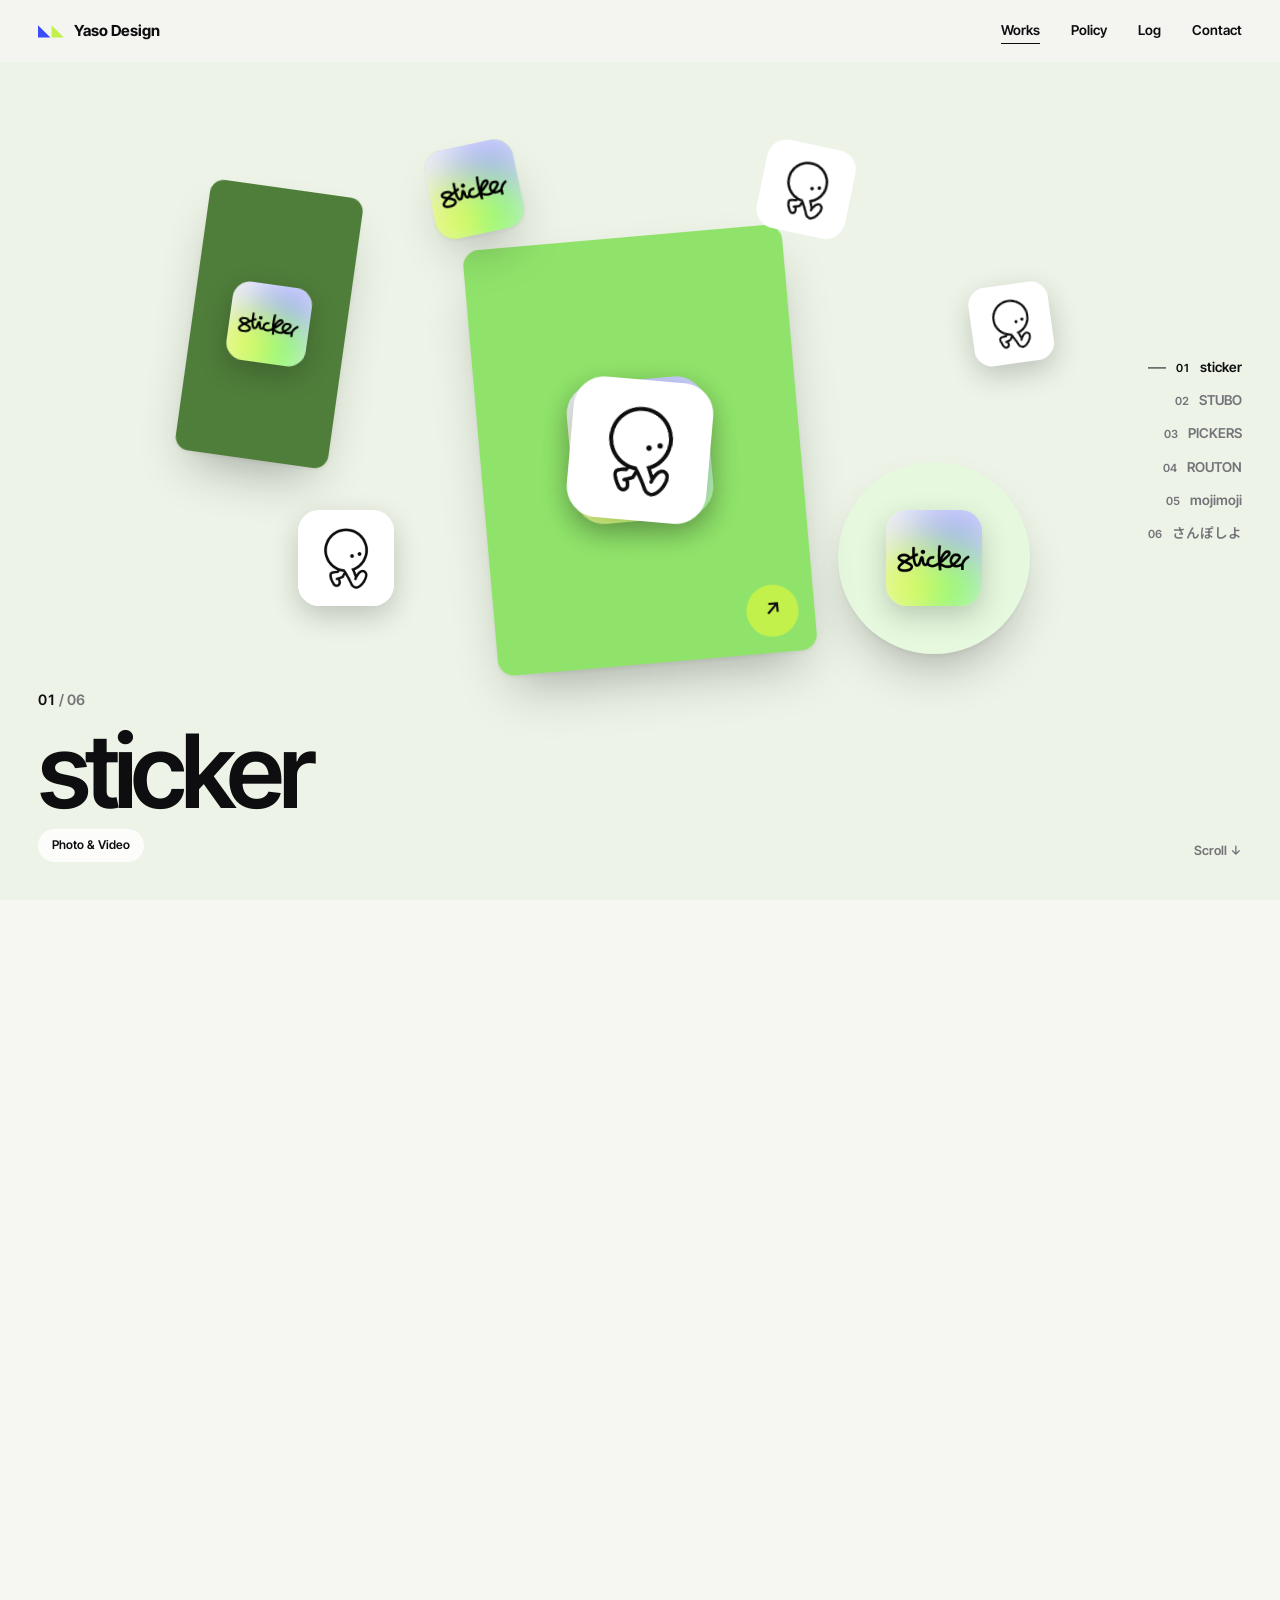
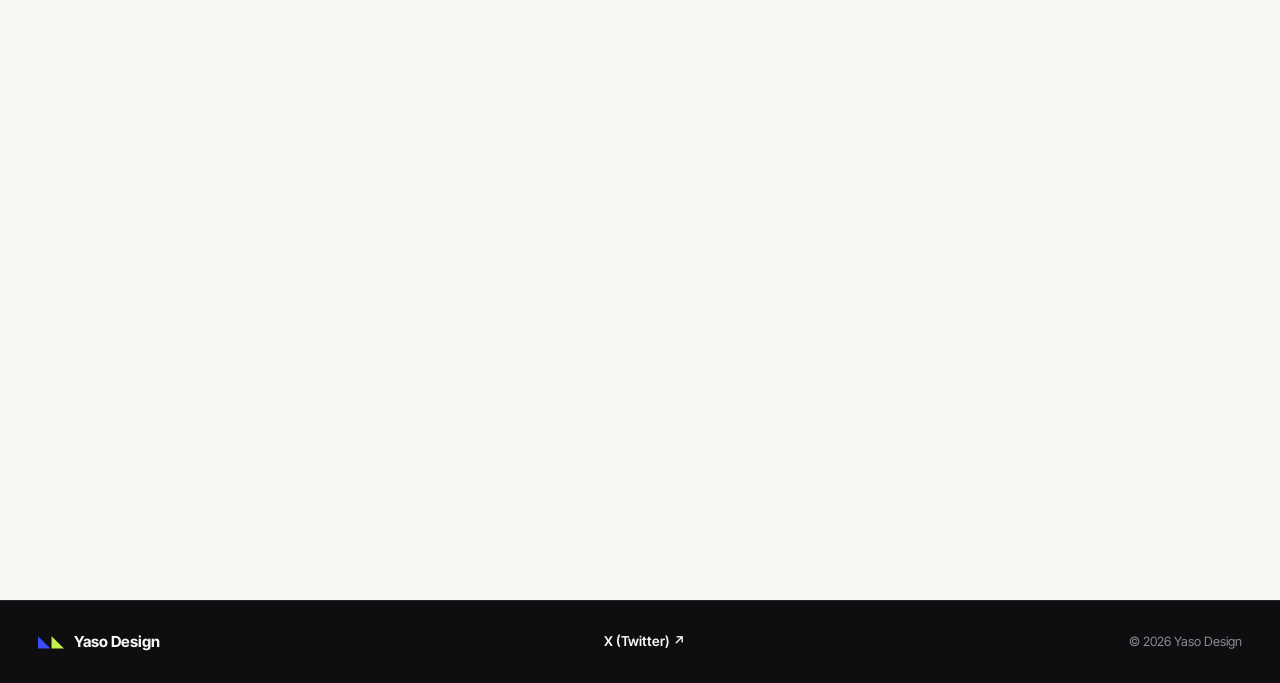
==== works.html @ 0de2ae70 "Worksを専用ページに分離し、スクロールで作品シーンが切り替わる構成に works.html：中央カード・丸い切り抜き・アイコン・小カードが視差で入れ替わる。 作品データは works.js にまと" ====
<!DOCTYPE html>
<html lang="ja" class="works-page">
<head>
  <meta charset="UTF-8" />
  <meta name="viewport" content="width=device-width, initial-scale=1.0" />
  <title>Works — Yaso Design</title>
  <meta name="description" content="Yaso Design がつくった iOS アプリの一覧。" />

  <meta property="og:title" content="Works — Yaso Design" />
  <meta property="og:description" content="Yaso Design がつくった iOS アプリの一覧。" />
  <meta property="og:type" content="website" />
  <meta property="og:url" content="https://yaso-design13.github.io/works.html" />
  <meta property="og:image" content="https://yaso-design13.github.io/images/ogp.png" />
  <meta name="twitter:card" content="summary_large_image" />
  <meta name="twitter:image" content="https://yaso-design13.github.io/images/ogp.png" />

  <link rel="icon" type="image/png" href="images/favicon.png" />
  <link rel="apple-touch-icon" href="images/favicon.png" />

  <link rel="preconnect" href="https://fonts.googleapis.com" />
  <link rel="preconnect" href="https://fonts.gstatic.com" crossorigin />
  <link href="https://fonts.googleapis.com/css2?family=Inter+Tight:wght@400;500;600;700;800&family=Noto+Sans+JP:wght@400;500;700&display=swap" rel="stylesheet" />

  <link rel="stylesheet" href="styles.css" />

  <script defer src="https://cloud.umami.is/script.js" data-website-id="2fbafd78-92d8-40ac-81d7-92cc947493ab"></script>
  <script>document.documentElement.className += " js";</script>
</head>
<body>
  <header class="site-header">
    <a href="index.html" class="brand" aria-label="Yaso Design トップへ">
      <svg class="mark" viewBox="0 0 46 24" aria-hidden="true">
        <polygon points="0,24 22,24 0,2" fill="var(--blue)" />
        <polygon points="24,24 46,24 24,2" fill="var(--lime)" />
      </svg>
      <span>Yaso Design</span>
    </a>
    <nav class="nav" aria-label="メインメニュー">
      <a href="works.html" aria-current="page">Works</a>
      <a href="index.html#policy">Policy</a>
      <a href="index.html#log">Log</a>
      <a href="index.html#contact">Contact</a>
    </nav>
  </header>

  <main>
    <h1 class="visually-hidden">Works</h1>

    <!-- 作品のシーンは works.js のデータから組み立てる -->
    <section class="wk" id="wk">
      <div class="wk-stage">
        <div class="wk-scenes" id="wk-scenes"></div>

        <div class="wk-info">
          <p class="wk-count"><span id="wk-now">01</span> / <span id="wk-total">06</span></p>
          <div class="wk-titles" id="wk-titles"></div>
        </div>

        <ol class="wk-index" id="wk-index" aria-label="作品一覧"></ol>

        <p class="wk-hint" aria-hidden="true">Scroll ↓</p>
      </div>
      <div class="wk-snaps" id="wk-snaps"></div>
    </section>

    <!-- JSが無効なとき用のシンプルな一覧 -->
    <noscript>
      <ul class="wk-fallback">
        <li><a href="https://apps.apple.com/jp/app/id6811901999">sticker — Photo &amp; Video</a></li>
        <li><a href="https://apps.apple.com/jp/app/id6801696906">STUBO — Travel</a></li>
        <li><a href="https://apps.apple.com/jp/app/id6793430061">PICKERS — Graphics &amp; Design</a></li>
        <li><a href="https://apps.apple.com/jp/app/id6790777455">ROUTON — Health &amp; Fitness</a></li>
        <li><a href="https://apps.apple.com/jp/app/id6787369039">mojimoji — Photo &amp; Video</a></li>
        <li><a href="https://apps.apple.com/jp/app/id6758305298">さんぽしよ — Health &amp; Fitness</a></li>
      </ul>
    </noscript>
  </main>

  <footer class="site-footer">
    <a href="index.html" class="brand">
      <svg class="mark" viewBox="0 0 46 24" aria-hidden="true">
        <polygon points="0,24 22,24 0,2" fill="var(--blue)" />
        <polygon points="24,24 46,24 24,2" fill="var(--lime)" />
      </svg>
      <span>Yaso Design</span>
    </a>
    <a class="footer-x" href="https://x.com/yaso_design" target="_blank" rel="noopener noreferrer" data-umami-event="footer-X">X (Twitter) ↗</a>
    <p class="copy">© <span id="year"></span> Yaso Design</p>
  </footer>

  <script src="works.js"></script>
</body>
</html>
---- styles.css ----
/* =========================================================
   Yaso Design — Portfolio (redesign draft)
   トンマナ: 白黒ベース × ブルー/ライムの差し色 / 大きな欧文グロテスク
   ========================================================= */
:root {
  --paper: #f6f6f3;
  --ink: #0e0e10;
  --muted: #74747a;
  --faint: #cfcfcb;
  --line: #dededa;
  --blue: #3b4df6;
  --lime: #c3f14b;
  --gutter: clamp(16px, 3vw, 40px);
  --ease: cubic-bezier(0.22, 1, 0.36, 1);
  --font-en: "Inter Tight", "Helvetica Neue", Arial, sans-serif;
  --font-jp: "Noto Sans JP", "Hiragino Kaku Gothic ProN", "Hiragino Sans", sans-serif;
}

* { box-sizing: border-box; margin: 0; padding: 0; }

html { scroll-behavior: smooth; -webkit-text-size-adjust: 100%; }

body {
  font-family: var(--font-en), var(--font-jp);
  background: var(--paper);
  color: var(--ink);
  line-height: 1.7;
  -webkit-font-smoothing: antialiased;
  overflow-x: hidden;
}

a { color: inherit; text-decoration: none; }
img { max-width: 100%; display: block; }
ol, ul { list-style: none; }
em { font-style: normal; }

::selection { background: var(--lime); color: var(--ink); }

/* ===== 共通パーツ ===== */
.mark { width: 26px; height: auto; flex-shrink: 0; }

.brand {
  display: inline-flex;
  align-items: center;
  gap: 10px;
  font-weight: 700;
  font-size: 0.95rem;
  letter-spacing: -0.01em;
}

.pill {
  display: inline-block;
  padding: 6px 14px;
  border-radius: 999px;
  background: #e9e9e5;
  font-size: 0.75rem;
  font-weight: 600;
  white-space: nowrap;
}

/* ===== ヘッダー ===== */
.site-header {
  position: fixed;
  inset: 0 0 auto 0;
  z-index: 50;
  display: flex;
  align-items: center;
  justify-content: space-between;
  padding: 18px var(--gutter);
  background: color-mix(in srgb, var(--paper) 80%, transparent);
  backdrop-filter: blur(12px);
  -webkit-backdrop-filter: blur(12px);
}
.nav { display: flex; gap: clamp(14px, 2.4vw, 32px); }
.nav a {
  font-size: 0.85rem;
  font-weight: 600;
  position: relative;
}
.nav a::after {
  content: "";
  position: absolute;
  left: 0; right: 0; bottom: -2px;
  height: 1.5px;
  background: currentColor;
  transform: scaleX(0);
  transform-origin: right;
  transition: transform 0.4s var(--ease);
}
.nav a:hover::after { transform: scaleX(1); transform-origin: left; }

/* ===== ヒーロー ===== */
.hero {
  min-height: 100svh;
  display: flex;
  flex-direction: column;
  justify-content: space-between;
  padding: 104px var(--gutter) var(--gutter);
}
.hero-top {
  display: flex;
  justify-content: space-between;
  gap: 40px;
}
.hero-intro {
  max-width: 30em;
  font-family: var(--font-jp);
  font-size: 0.95rem;
  line-height: 1.9;
}
.hero-intro strong { font-family: var(--font-en); }
.hero-meta {
  text-align: right;
  font-size: 0.85rem;
  font-weight: 500;
  color: var(--muted);
  line-height: 1.8;
}

.hero-bottom {
  display: flex;
  align-items: flex-end;
  justify-content: space-between;
  gap: 24px;
}
.hero-title {
  font-size: clamp(88px, 20vw, 380px);
  font-weight: 700;
  line-height: 0.84;
  letter-spacing: -0.065em;
  margin-left: -0.04em;
}
.hero-title .line { display: block; overflow: hidden; padding-bottom: 0.16em; margin-bottom: -0.1em; }
.hero-title .line > span { display: inline-block; }
/* 重なった画像カード */
.hero { position: relative; }
.hero-stack {
  position: absolute;
  left: 63%;
  top: 57%;
  width: clamp(200px, 22vw, 360px);
  aspect-ratio: 3 / 4;
  transform: translate(-50%, -50%);
  z-index: 2;
  cursor: pointer;
}
.card {
  position: absolute;
  inset: 0;
  display: grid;
  place-items: center;
  overflow: hidden;
  border-radius: 14px;
  background: var(--accent);
  box-shadow: 0 2px 4px rgba(0, 0, 0, 0.06), 0 24px 48px -12px rgba(0, 0, 0, 0.28);
  translate: var(--x) var(--y);
  rotate: var(--r);
  transition: translate 0.7s var(--ease), rotate 0.7s var(--ease);
}
.card > img { width: 100%; height: 100%; object-fit: cover; }
/* 仮の中身（アプリアイコン）。本番画像に差し替えたら不要 */
.card > .card-ph {
  width: 42%;
  height: auto;
  border-radius: 22%;
  box-shadow: 0 10px 30px rgba(0, 0, 0, 0.18);
}
.hero-stack:hover .card,
.hero-stack:focus-visible .card {
  translate: var(--fx) var(--fy);
  rotate: var(--fr);
}
.hero-stack:focus-visible { outline: none; }
.hero-stack:focus-visible .card:last-child { outline: 3px solid var(--blue); outline-offset: 4px; }

/* 読み込み時に下から1枚ずつ配られる */
.js .card { opacity: 0; }
.js.loaded .card { animation: deal 1s var(--ease) both; }
.js.loaded .card:nth-child(1) { animation-delay: 0.25s; }
.js.loaded .card:nth-child(2) { animation-delay: 0.35s; }
.js.loaded .card:nth-child(3) { animation-delay: 0.45s; }
.js.loaded .card:nth-child(4) { animation-delay: 0.55s; }
@keyframes deal {
  from { opacity: 0; transform: translateY(40vh) rotate(8deg); }
  to   { opacity: 1; transform: none; }
}
.hero-year {
  font-size: clamp(1rem, 2vw, 1.6rem);
  font-weight: 600;
  white-space: nowrap;
  padding-bottom: 0.6em;
}

/* 読み込み時のせり上がり */
.js .hero-title .line > span {
  transform: translateY(105%);
  transition: transform 1.1s var(--ease);
}
.js .hero-title .line:nth-child(2) > span { transition-delay: 0.08s; }
.js.loaded .hero-title .line > span { transform: none; }

/* ===== ステートメント ===== */
.statement {
  padding: clamp(96px, 18vh, 200px) var(--gutter);
  border-top: 1px solid var(--line);
}
.statement-text {
  max-width: 15em;
  font-size: clamp(2.2rem, 6.4vw, 6.4rem);
  font-weight: 600;
  line-height: 1.04;
  letter-spacing: -0.045em;
}
.statement-text .w {
  color: var(--faint);
  transition: color 0.35s linear;
}
.statement-text .w.on { color: var(--ink); }
.statement-text .hl-lime .w.on {
  background: linear-gradient(transparent 62%, var(--lime) 62%, var(--lime) 92%, transparent 92%);
}
.statement-text .hl-blue .w.on { color: var(--blue); }
.statement-jp {
  margin-top: 40px;
  font-family: var(--font-jp);
  font-size: clamp(1rem, 1.6vw, 1.25rem);
  font-weight: 500;
  color: var(--muted);
}

/* ===== マーキー ===== */
.marquee {
  overflow: hidden;
  border-block: 1px solid var(--line);
  padding: 22px 0;
}
.marquee-track {
  display: flex;
  width: max-content;
  animation: marquee 34s linear infinite;
}
.marquee-group {
  display: flex;
  align-items: center;
  gap: clamp(24px, 3vw, 48px);
  padding-right: clamp(24px, 3vw, 48px);
  font-size: clamp(2.2rem, 6vw, 5.5rem);
  font-weight: 600;
  letter-spacing: -0.04em;
  line-height: 1;
  white-space: nowrap;
}
.marquee .sep {
  flex-shrink: 0;
  width: 0.42em;
  height: 0.42em;
  background: var(--blue);
  clip-path: polygon(0 100%, 100% 100%, 0 0);
}
.marquee .sep:nth-of-type(4n) { background: var(--lime); }
@keyframes marquee { to { transform: translateX(-50%); } }

/* ===== 2カラム（左固定） ===== */
.section { padding: clamp(80px, 14vh, 160px) var(--gutter); }
.section + .section { border-top: 1px solid var(--line); }
.split {
  display: grid;
  grid-template-columns: minmax(0, 1fr) minmax(0, 2.4fr);
  gap: clamp(24px, 4vw, 64px);
}
.sticky { position: sticky; top: 96px; }
.side-title {
  font-size: clamp(1.6rem, 2.6vw, 2.4rem);
  font-weight: 600;
  letter-spacing: -0.03em;
  line-height: 1.1;
}
.side-jp {
  margin-top: 8px;
  font-family: var(--font-jp);
  font-size: 0.9rem;
  color: var(--muted);
}
.side-count {
  margin-top: 32px;
  font-size: 0.9rem;
  font-weight: 600;
  color: var(--muted);
}
.side-count span {
  display: block;
  font-size: clamp(3rem, 6vw, 5.5rem);
  line-height: 1;
  letter-spacing: -0.05em;
  color: var(--ink);
}

/* ===== Works ===== */
.works-list { border-top: 1px solid var(--ink); }
.work-row {
  position: relative;
  display: grid;
  grid-template-columns: 2.6em 56px minmax(0, 1fr) auto 1.6em;
  align-items: center;
  gap: clamp(16px, 2.4vw, 36px);
  padding: clamp(16px, 2vw, 24px) 0;
  border-bottom: 1px solid var(--line);
}
.work-row::before {
  content: "";
  position: absolute;
  left: calc(var(--gutter) * -1);
  top: -1px; bottom: -1px;
  width: 6px;
  background: var(--accent);
  transform: scaleY(0);
  transition: transform 0.45s var(--ease);
}
.work-no {
  font-size: 0.85rem;
  font-weight: 600;
  color: var(--muted);
  font-variant-numeric: tabular-nums;
}
.work-icon {
  width: 56px;
  height: 56px;
  border-radius: 22%;
  box-shadow: 0 1px 0 rgba(0, 0, 0, 0.06), 0 6px 18px rgba(0, 0, 0, 0.08);
  transition: transform 0.5s var(--ease);
}
.work-name {
  font-size: clamp(1.9rem, 3.8vw, 3.4rem);
  font-weight: 600;
  line-height: 0.95;
  letter-spacing: -0.05em;
  transition: transform 0.5s var(--ease);
}
.work-arrow {
  font-size: 1.6rem;
  font-weight: 500;
  justify-self: end;
  transition: transform 0.45s var(--ease);
}
.work-row:hover::before,
.work-row:focus-visible::before { transform: scaleY(1); }
.work-row:hover .work-icon { transform: rotate(-8deg) scale(1.08); }
.work-row:hover .work-name { transform: translateX(10px); }
.work-row:hover .work-arrow { transform: translateX(6px); }

.works-more {
  display: inline-flex;
  align-items: center;
  gap: 12px;
  margin-top: 40px;
  padding: 16px 28px;
  border-radius: 999px;
  background: var(--ink);
  color: var(--paper);
  font-weight: 600;
  transition: background 0.3s, color 0.3s;
}
.works-more span { transition: transform 0.4s var(--ease); }
.works-more:hover { background: var(--lime); color: var(--ink); }
.works-more:hover span { transform: translateX(6px); }

/* ===== My Policy ===== */
.policy-list { border-top: 1px solid var(--ink); }
.policy-item {
  display: grid;
  grid-template-columns: minmax(0, 1.3fr) minmax(0, 1fr);
  grid-template-areas:
    "no   no"
    "word desc"
    "sub  desc";
  column-gap: clamp(24px, 4vw, 56px);
  padding: clamp(36px, 5vw, 64px) 0;
  border-bottom: 1px solid var(--line);
}
.policy-no { grid-area: no; font-size: 0.85rem; font-weight: 600; color: var(--muted); margin-bottom: 12px; }
.policy-word {
  grid-area: word;
  font-size: clamp(2.6rem, 6vw, 5.6rem);
  font-weight: 600;
  line-height: 1;
  letter-spacing: -0.05em;
}
.policy-sub {
  grid-area: sub;
  margin-top: 12px;
  font-family: var(--font-jp);
  font-weight: 700;
}
.policy-item:nth-child(1) .policy-sub { color: var(--blue); }
.policy-item:nth-child(3) .policy-sub { box-shadow: inset 0 -0.45em 0 var(--lime); justify-self: start; }
.policy-desc {
  grid-area: desc;
  align-self: end;
  font-family: var(--font-jp);
  font-size: 0.92rem;
  line-height: 2;
  color: #3e3e44;
}

/* ===== Release Log ===== */
.log-list { border-top: 1px solid var(--ink); }
.log-row {
  display: grid;
  grid-template-columns: 9em minmax(0, 1fr) auto;
  align-items: baseline;
  gap: 24px;
  padding: 22px 0;
  border-bottom: 1px solid var(--line);
}
.log-row time {
  font-size: 0.95rem;
  font-weight: 500;
  color: var(--muted);
  font-variant-numeric: tabular-nums;
}
.log-name {
  font-size: clamp(1.4rem, 2.6vw, 2.2rem);
  font-weight: 600;
  letter-spacing: -0.03em;
}
.log-note {
  font-family: var(--font-jp);
  font-size: 0.85rem;
  color: var(--muted);
}
.log-row:last-child .log-note { color: var(--ink); font-weight: 700; }

/* ===== Contact ===== */
.contact {
  background: var(--ink);
  color: var(--paper);
  padding: clamp(96px, 16vh, 180px) var(--gutter) clamp(64px, 10vh, 120px);
}
.contact-label { font-size: 0.9rem; font-weight: 600; color: #8c8c92; }
.contact-big {
  position: relative;
  display: inline-flex;
  flex-direction: column;
  margin-top: 24px;
  font-size: clamp(3rem, 10vw, 10rem);
  font-weight: 600;
  line-height: 0.95;
  letter-spacing: -0.055em;
}
.contact-big .hl-lime { color: var(--lime); }
.contact-arrow {
  position: absolute;
  right: -0.9em;
  bottom: 0.05em;
  font-size: 0.6em;
  transition: transform 0.5s var(--ease);
}
.contact-big:hover .contact-arrow { transform: translate(10px, -10px); }
.contact-jp {
  margin-top: 40px;
  font-family: var(--font-jp);
  font-size: 0.95rem;
  color: #b8b8bd;
}

/* ===== フッター ===== */
.site-footer {
  display: flex;
  align-items: center;
  justify-content: space-between;
  gap: 16px;
  flex-wrap: wrap;
  padding: 28px var(--gutter);
  background: var(--ink);
  color: var(--paper);
  border-top: 1px solid #26262a;
}
.footer-x { font-size: 0.85rem; font-weight: 600; }
.copy { font-size: 0.8rem; color: #8c8c92; }

/* ===== スクロールでふわっと表示 ===== */
.js .reveal {
  opacity: 0;
  transform: translateY(24px);
  transition: opacity 0.9s var(--ease), transform 0.9s var(--ease);
}
.js .reveal.in { opacity: 1; transform: none; }

/* ===== タブレット ===== */
@media (max-width: 900px) {
  .split { grid-template-columns: 1fr; }
  .sticky { position: static; }
  .side-count { display: none; }
  .policy-item {
    grid-template-columns: 1fr;
    grid-template-areas: "no" "word" "sub" "desc";
  }
  .policy-desc { margin-top: 20px; }
}

/* ===== スマホ ===== */
@media (max-width: 640px) {
  .nav a:nth-child(n+3) { display: none; }
  .hero { padding-top: 88px; }
  .hero-top { flex-direction: column; gap: 20px; }
  .hero-meta { text-align: left; }
  .hero-bottom { flex-direction: column; align-items: flex-start; gap: 8px; }
  .hero-year { padding-bottom: 0; }
  .hero-stack { left: 54%; top: 54%; width: 48vw; }

  .work-row {
    grid-template-columns: 48px minmax(0, 1fr) 1.2em;
    grid-template-areas:
      "icon name arrow"
      "icon tags arrow";
    row-gap: 6px;
    column-gap: 16px;
  }
  .work-icon { grid-area: icon; width: 48px; height: 48px; }
  .work-no { display: none; }
  .work-name { grid-area: name; }
  .work-tags { grid-area: tags; }
  .work-tags .pill { padding: 3px 10px; font-size: 0.7rem; }
  .work-arrow { grid-area: arrow; }

  .log-row { grid-template-columns: 1fr; gap: 4px; }

  .contact-arrow { position: static; margin-top: 12px; }
}

/* 動きを減らす設定の人には演出を止める */
@media (prefers-reduced-motion: reduce) {
  html { scroll-behavior: auto; }
  .marquee-track { animation: none; }
  .js .reveal, .js .hero-title .line > span { opacity: 1; transform: none; transition: none; }
  .statement-text .w { color: inherit; }
  .js .card { opacity: 1; }
  .js.loaded .card { animation: none; }
  .card { transition: none; }
}

/* =========================================================
   Works ページ（works.html）
   スクロールに合わせて作品のシーンが入れ替わる
   ========================================================= */
.visually-hidden {
  position: absolute !important;
  width: 1px; height: 1px;
  overflow: hidden;
  clip: rect(0 0 0 0);
  white-space: nowrap;
}
.nav a[aria-current="page"]::after { transform: scaleX(1); }

.works-page { scroll-snap-type: y mandatory; }
.works-page .site-footer { scroll-snap-align: end; }

.wk { position: relative; }
.wk-stage {
  position: sticky;
  top: 0;
  height: 100svh;
  overflow: hidden;
  background: color-mix(in srgb, var(--wk-accent, var(--paper)) 9%, var(--paper));
  transition: background 0.6s var(--ease);
}
.wk-snaps { margin-top: -100svh; }
.wk-snap { height: 100svh; scroll-snap-align: start; }

/* シーンと画像たち */
.wk-scene { position: absolute; inset: 0; --f: 1; }
.wk-scene.flip { --f: -1; }
.el {
  position: absolute;
  left: var(--x);
  top: var(--y);
  display: grid;
  place-items: center;
  overflow: hidden;
  background: var(--accent);
  opacity: var(--o, 0);
  transform:
    translate(-50%, -50%)
    translateY(calc(var(--p, 1) * var(--s, 1) * -62svh))
    rotate(calc(var(--r, 0deg) * var(--f)));
  box-shadow: 0 2px 4px rgba(0, 0, 0, 0.05), 0 26px 50px -16px rgba(0, 0, 0, 0.3);
  will-change: transform, opacity;
}
.wk-scene.flip .el { left: calc(100% - var(--x)); }
.el > img { width: 100%; height: 100%; }
.el > img.ph { width: 44%; height: auto; border-radius: 22%; box-shadow: 0 10px 28px rgba(0, 0, 0, 0.2); }

.el-main {
  --x: 50%; --y: 50%; --r: -5deg;
  width: clamp(220px, 25vw, 380px);
  aspect-ratio: 3 / 4;
  border-radius: 16px;
  z-index: 3;
}
.el-mini {
  --x: 21%; --y: 36%; --r: 8deg;
  width: clamp(110px, 12vw, 190px);
  aspect-ratio: 9 / 16;
  border-radius: 14px;
  background: color-mix(in srgb, var(--accent) 55%, #000);
  z-index: 1;
}
.el-mini > img.ph { width: 52%; }
.el-icon {
  --x: 37%; --y: 21%; --r: -12deg;
  width: clamp(64px, 7vw, 108px);
  aspect-ratio: 1;
  border-radius: 22%;
  z-index: 4;
}
.el-icon > img { object-fit: cover; }
.el-circle {
  --x: 73%; --y: 62%;
  width: clamp(130px, 15vw, 250px);
  aspect-ratio: 1;
  border-radius: 50%;
  background: color-mix(in srgb, var(--accent) 22%, #fff);
  z-index: 2;
}
.el-circle > img.ph { width: 50%; }

/* 中央カードの App Store ボタン */
.el-main .go {
  position: absolute;
  right: 16px;
  bottom: 16px;
  width: 52px;
  height: 52px;
  display: grid;
  place-items: center;
  border-radius: 50%;
  background: var(--lime);
  color: var(--ink);
  font-size: 1.3rem;
  font-weight: 600;
  transition: transform 0.4s var(--ease);
}
.el-main:hover .go { transform: scale(1.12) rotate(45deg); }
.el-main:focus-visible { outline: 3px solid var(--blue); outline-offset: 4px; }

/* 左下：番号・名前・カテゴリ */
.wk-info {
  position: absolute;
  left: var(--gutter);
  bottom: var(--gutter);
  z-index: 5;
  pointer-events: none;
}
.wk-count {
  font-size: 0.9rem;
  font-weight: 600;
  color: var(--muted);
  font-variant-numeric: tabular-nums;
}
.wk-count span:first-child { color: var(--ink); }
.wk-titles { position: relative; height: clamp(5.4rem, 11vw, 10rem); margin-top: 8px; }
.wk-title {
  position: absolute;
  left: 0;
  bottom: 0;
  display: flex;
  flex-direction: column;
  align-items: flex-start;
  gap: 12px;
  opacity: 0;
  transform: translateY(30px);
  transition: opacity 0.5s var(--ease), transform 0.6s var(--ease);
}
.wk-title.on { opacity: 1; transform: none; }
.wk-name {
  font-size: clamp(3rem, 8vw, 7.4rem);
  font-weight: 600;
  line-height: 0.9;
  letter-spacing: -0.055em;
  white-space: nowrap;
}
.wk-title .pill { background: rgba(255, 255, 255, 0.8); }

/* 右：目次 */
.wk-index {
  position: absolute;
  right: var(--gutter);
  top: 50%;
  transform: translateY(-50%);
  z-index: 5;
  display: grid;
  gap: 6px;
  text-align: right;
}
.wk-index button {
  font: inherit;
  font-size: 0.85rem;
  font-weight: 600;
  color: var(--muted);
  background: none;
  border: 0;
  cursor: pointer;
  display: inline-flex;
  gap: 10px;
  align-items: baseline;
  transition: color 0.3s;
}
.wk-index button span { font-size: 0.7rem; font-variant-numeric: tabular-nums; }
.wk-index button:hover,
.wk-index button.on { color: var(--ink); }
.wk-index button.on::before {
  content: "";
  width: 18px;
  height: 1.5px;
  background: currentColor;
  align-self: center;
}

.wk-hint {
  position: absolute;
  right: var(--gutter);
  bottom: var(--gutter);
  z-index: 5;
  font-size: 0.8rem;
  font-weight: 600;
  color: var(--muted);
}

.wk-fallback { padding: 120px var(--gutter); display: grid; gap: 12px; font-size: 1.4rem; font-weight: 600; }

/* 読み込み時：シーンがふわっと入る */
.js .wk-scenes { opacity: 0; transform: translateY(40px); transition: opacity 0.9s var(--ease), transform 1.1s var(--ease); }
.js.loaded .wk-scenes { opacity: 1; transform: none; }

@media (max-width: 640px) {
  .el-main { --y: 43%; width: 58vw; }
  .el-mini { --x: 15%; --y: 24%; width: 25vw; }
  .el-icon { --x: 74%; --y: 19%; width: 15vw; }
  .el-circle { --x: 80%; --y: 63%; width: 32vw; }
  .el-main .go { width: 42px; height: 42px; right: 12px; bottom: 12px; }
  .wk-index { display: none; }
  .wk-hint { display: none; }
}

@media (prefers-reduced-motion: reduce) {
  .works-page { scroll-snap-type: none; }
  .js .wk-scenes { opacity: 1; transform: none; transition: none; }
}
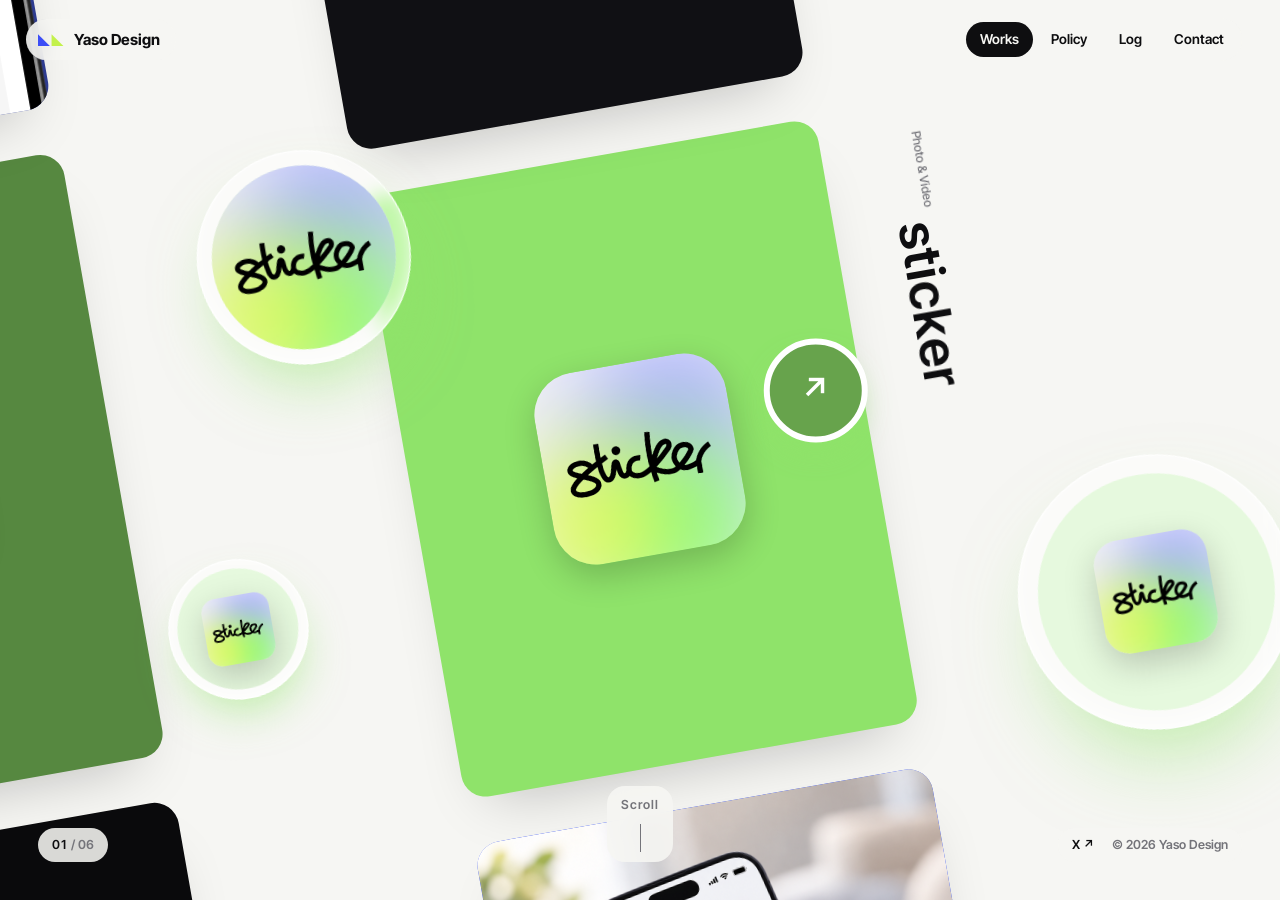
==== commit 0d3e04e7: "Worksページを参考に合わせて作り直し：傾いた全画面ステージ 画面全体を傾け、中央と左のカード列が逆向きにスライド。 ガラス風の丸い画像3つ・丸ボタン・縦書きタイトルが作品ごとに切り替わる。 ホイー" ====
--- a/works.html
+++ b/works.html
@@ -46,47 +46,39 @@
   <main>
     <h1 class="visually-hidden">Works</h1>
 
-    <!-- 作品のシーンは works.js のデータから組み立てる -->
-    <section class="wk" id="wk">
-      <div class="wk-stage">
-        <div class="wk-scenes" id="wk-scenes"></div>
+    <!-- 作品のステージ。中身は works.js のデータから組み立てる -->
+    <section class="wk" id="wk" aria-roledescription="carousel" aria-label="作品">
+      <div class="wk-world" id="wk-world">
+        <div class="wk-strip wk-strip--sub" id="wk-sub" aria-hidden="true"></div>
+        <div class="wk-strip wk-strip--main" id="wk-main"></div>
+        <span class="bubble bubble--top" id="wk-b0" aria-hidden="true"></span>
+        <span class="bubble bubble--left" id="wk-b1" aria-hidden="true"></span>
+        <span class="bubble bubble--right" id="wk-b2" aria-hidden="true"></span>
+        <a class="wk-go" id="wk-go" href="#" target="_blank" rel="noopener noreferrer">
+          <span aria-hidden="true">↗</span>
+          <span class="visually-hidden" id="wk-go-label">App Store で見る</span>
+        </a>
+        <div class="wk-title" id="wk-title" aria-live="polite"></div>
+      </div>
 
-        <div class="wk-info">
-          <p class="wk-count"><span id="wk-now">01</span> / <span id="wk-total">06</span></p>
-          <div class="wk-titles" id="wk-titles"></div>
-        </div>
-
-        <ol class="wk-index" id="wk-index" aria-label="作品一覧"></ol>
-
-        <p class="wk-hint" aria-hidden="true">Scroll ↓</p>
+      <p class="wk-count" aria-hidden="true"><span id="wk-now">01</span> / <span id="wk-total">06</span></p>
+      <p class="wk-hint" aria-hidden="true">Scroll</p>
+      <div class="wk-foot">
+        <a href="https://x.com/yaso_design" target="_blank" rel="noopener noreferrer" data-umami-event="works-X">X ↗</a>
+        <span>© <span id="year"></span> Yaso Design</span>
       </div>
-      <div class="wk-snaps" id="wk-snaps"></div>
     </section>
 
-    <!-- JSが無効なとき用のシンプルな一覧 -->
-    <noscript>
-      <ul class="wk-fallback">
-        <li><a href="https://apps.apple.com/jp/app/id6811901999">sticker — Photo &amp; Video</a></li>
-        <li><a href="https://apps.apple.com/jp/app/id6801696906">STUBO — Travel</a></li>
-        <li><a href="https://apps.apple.com/jp/app/id6793430061">PICKERS — Graphics &amp; Design</a></li>
-        <li><a href="https://apps.apple.com/jp/app/id6790777455">ROUTON — Health &amp; Fitness</a></li>
-        <li><a href="https://apps.apple.com/jp/app/id6787369039">mojimoji — Photo &amp; Video</a></li>
-        <li><a href="https://apps.apple.com/jp/app/id6758305298">さんぽしよ — Health &amp; Fitness</a></li>
-      </ul>
-    </noscript>
+    <!-- 読み上げ用・JSが無効なとき用の一覧 -->
+    <ul class="wk-list" id="wk-list">
+      <li><a href="https://apps.apple.com/jp/app/id6811901999">sticker — Photo &amp; Video</a></li>
+      <li><a href="https://apps.apple.com/jp/app/id6801696906">STUBO — Travel</a></li>
+      <li><a href="https://apps.apple.com/jp/app/id6793430061">PICKERS — Graphics &amp; Design</a></li>
+      <li><a href="https://apps.apple.com/jp/app/id6790777455">ROUTON — Health &amp; Fitness</a></li>
+      <li><a href="https://apps.apple.com/jp/app/id6787369039">mojimoji — Photo &amp; Video</a></li>
+      <li><a href="https://apps.apple.com/jp/app/id6758305298">さんぽしよ — Health &amp; Fitness</a></li>
+    </ul>
   </main>
-
-  <footer class="site-footer">
-    <a href="index.html" class="brand">
-      <svg class="mark" viewBox="0 0 46 24" aria-hidden="true">
-        <polygon points="0,24 22,24 0,2" fill="var(--blue)" />
-        <polygon points="24,24 46,24 24,2" fill="var(--lime)" />
-      </svg>
-      <span>Yaso Design</span>
-    </a>
-    <a class="footer-x" href="https://x.com/yaso_design" target="_blank" rel="noopener noreferrer" data-umami-event="footer-X">X (Twitter) ↗</a>
-    <p class="copy">© <span id="year"></span> Yaso Design</p>
-  </footer>
 
   <script src="works.js"></script>
 </body>
--- a/styles.css
+++ b/styles.css
@@ -541,7 +541,8 @@
 
 /* =========================================================
    Works ページ（works.html）
-   スクロールに合わせて作品のシーンが入れ替わる
+   画面全体を少し傾け、中央と左のカード列が逆向きに流れる。
+   丸い画像とボタン・タイトルは作品ごとに切り替わる。
    ========================================================= */
 .visually-hidden {
   position: absolute !important;
@@ -550,199 +551,244 @@
   clip: rect(0 0 0 0);
   white-space: nowrap;
 }
-.nav a[aria-current="page"]::after { transform: scaleX(1); }
-
-.works-page { scroll-snap-type: y mandatory; }
-.works-page .site-footer { scroll-snap-align: end; }
-
-.wk { position: relative; }
-.wk-stage {
-  position: sticky;
-  top: 0;
-  height: 100svh;
+
+/* 表示中ページのナビは黒いピルに */
+.works-page .nav { gap: 4px; }
+.works-page .nav a { padding: 6px 14px; border-radius: 999px; transition: background 0.3s, color 0.3s; }
+.works-page .nav a::after { display: none; }
+.works-page .nav a:hover { background: #e9e9e5; }
+.works-page .nav a[aria-current="page"] { background: var(--ink); color: var(--paper); }
+.works-page .site-header { background: transparent; backdrop-filter: none; -webkit-backdrop-filter: none; }
+/* 流れるカードの上でも読めるよう、ロゴ・ナビ・四隅の文字は下地つき */
+.works-page .brand,
+.works-page .nav,
+.wk-count, .wk-hint, .wk-foot {
+  background: color-mix(in srgb, var(--paper) 88%, transparent);
+  backdrop-filter: blur(10px);
+  -webkit-backdrop-filter: blur(10px);
+  border-radius: 999px;
+}
+.works-page .brand { padding: 8px 16px 8px 12px; margin-left: -12px; }
+.works-page .nav { padding: 4px; }
+.wk-count, .wk-foot { padding: 6px 14px; }
+.wk-hint { padding: 8px 14px 10px; border-radius: 18px; }
+
+/* JSが動くときだけ全画面ステージにする（動かないときは下の一覧が見える） */
+.wk { display: none; }
+.wk-ready body { overflow: hidden; overscroll-behavior: none; }
+.wk-ready .wk {
+  display: block;
+  position: fixed;
+  inset: 0;
   overflow: hidden;
-  background: color-mix(in srgb, var(--wk-accent, var(--paper)) 9%, var(--paper));
-  transition: background 0.6s var(--ease);
-}
-.wk-snaps { margin-top: -100svh; }
-.wk-snap { height: 100svh; scroll-snap-align: start; }
-
-/* シーンと画像たち */
-.wk-scene { position: absolute; inset: 0; --f: 1; }
-.wk-scene.flip { --f: -1; }
-.el {
-  position: absolute;
-  left: var(--x);
-  top: var(--y);
+  background: var(--paper);
+  touch-action: none;
+}
+.wk-list { padding: 120px var(--gutter); display: grid; gap: 12px; font-size: 1.4rem; font-weight: 600; }
+.wk-ready .wk-list {
+  position: absolute; width: 1px; height: 1px; overflow: hidden; clip: rect(0 0 0 0);
+}
+
+/* 傾いた世界。中心が画面の中心、ここを原点に各パーツを置く */
+.wk-world {
+  --H: min(68svh, 640px);
+  --W: calc(var(--H) * 0.755);
+  --gap: calc(var(--H) * 0.075);
+  --slot: calc(var(--H) + var(--gap));
+  --ease-slide: cubic-bezier(0.7, 0, 0.2, 1);
+  position: absolute;
+  left: 50%;
+  top: 51%;
+  width: 0;
+  height: 0;
+  rotate: -10deg;
+}
+
+/* カード列 */
+.wk-strip { position: absolute; left: 0; top: 0; }
+.wk-strip--main { z-index: 2; }
+.wk-strip--sub { translate: calc(var(--W) * -1.62) calc(var(--H) * -0.16); z-index: 1; }
+.wk-card {
+  position: absolute;
+  left: calc(var(--W) / -2);
+  top: calc(var(--H) / -2);
+  width: var(--W);
+  height: var(--H);
   display: grid;
   place-items: center;
   overflow: hidden;
+  border-radius: calc(var(--H) * 0.04);
   background: var(--accent);
-  opacity: var(--o, 0);
-  transform:
-    translate(-50%, -50%)
-    translateY(calc(var(--p, 1) * var(--s, 1) * -62svh))
-    rotate(calc(var(--r, 0deg) * var(--f)));
-  box-shadow: 0 2px 4px rgba(0, 0, 0, 0.05), 0 26px 50px -16px rgba(0, 0, 0, 0.3);
-  will-change: transform, opacity;
-}
-.wk-scene.flip .el { left: calc(100% - var(--x)); }
-.el > img { width: 100%; height: 100%; }
-.el > img.ph { width: 44%; height: auto; border-radius: 22%; box-shadow: 0 10px 28px rgba(0, 0, 0, 0.2); }
-
-.el-main {
-  --x: 50%; --y: 50%; --r: -5deg;
-  width: clamp(220px, 25vw, 380px);
-  aspect-ratio: 3 / 4;
-  border-radius: 16px;
+  translate: 0 calc(var(--off, 0) * var(--slot));
+  transition: translate 1s var(--ease-slide);
+  box-shadow: 0 30px 60px -30px rgba(0, 0, 0, 0.25);
+}
+.wk-card.jump { transition: none; }
+.wk-card > img { width: 100%; height: 100%; }
+.wk-card--sub { background: color-mix(in srgb, var(--accent) 60%, #000); }
+.wk-card:focus-visible { outline: 3px solid var(--blue); outline-offset: 6px; }
+.wk-card.is-active > img:not(.ph) { animation: kenburns 1.2s var(--ease) both; }
+@keyframes kenburns { from { scale: 1.08; } to { scale: 1; } }
+
+/* 仮表示（アイコン）の大きさ */
+.ph { border-radius: 22%; box-shadow: 0 12px 34px rgba(0, 0, 0, 0.2); }
+.wk-card > .ph--main { width: 42%; height: auto; }
+.wk-card > .ph--sub { width: 34%; height: auto; }
+
+/* 丸い画像（ガラスのふち＋作品色のにじみ） */
+.bubble {
+  position: absolute;
   z-index: 3;
-}
-.el-mini {
-  --x: 21%; --y: 36%; --r: 8deg;
-  width: clamp(110px, 12vw, 190px);
-  aspect-ratio: 9 / 16;
-  border-radius: 14px;
-  background: color-mix(in srgb, var(--accent) 55%, #000);
-  z-index: 1;
-}
-.el-mini > img.ph { width: 52%; }
-.el-icon {
-  --x: 37%; --y: 21%; --r: -12deg;
-  width: clamp(64px, 7vw, 108px);
-  aspect-ratio: 1;
-  border-radius: 22%;
+  width: var(--d);
+  height: var(--d);
+  left: calc(var(--cx) - var(--d) / 2);
+  top: calc(var(--cy) - var(--d) / 2);
+  padding: calc(var(--d) * 0.07);
+  border-radius: 50%;
+  background: rgba(255, 255, 255, 0.55);
+  backdrop-filter: blur(10px) saturate(1.4);
+  -webkit-backdrop-filter: blur(10px) saturate(1.4);
+  box-shadow:
+    inset 0 0 0 1px rgba(255, 255, 255, 0.9),
+    inset 0 -6px 14px rgba(255, 255, 255, 0.6),
+    0 calc(var(--d) * 0.16) calc(var(--d) * 0.3) calc(var(--d) * -0.08) color-mix(in srgb, var(--accent) 55%, transparent);
+  transition: box-shadow 0.8s var(--ease);
+}
+.bubble--top   { --d: calc(var(--H) * 0.35); --cx: calc(var(--W) * -0.64); --cy: calc(var(--H) * -0.42); }
+.bubble--left  { --d: calc(var(--H) * 0.23); --cx: calc(var(--W) * -0.92); --cy: calc(var(--H) * 0.16); }
+.bubble--right { --d: calc(var(--H) * 0.45); --cx: calc(var(--W) * 1.05);  --cy: calc(var(--H) * 0.36); }
+.bubble-in {
+  position: relative;
+  display: block;
+  width: 100%;
+  height: 100%;
+  border-radius: 50%;
+  overflow: hidden;
+}
+.bubble-layer {
+  position: absolute;
+  inset: 0;
+  display: grid;
+  place-items: center;
+  background: color-mix(in srgb, var(--accent) 22%, #fff);
+  opacity: 0;
+  scale: 1.25;
+  transition: opacity 0.6s var(--ease), scale 1s var(--ease);
+}
+.bubble-layer.on { opacity: 1; scale: 1; transition-delay: var(--delay, 0.15s); }
+.bubble--left .bubble-layer.on { --delay: 0.25s; }
+.bubble--right .bubble-layer.on { --delay: 0.35s; }
+.bubble-layer > img { width: 100%; height: 100%; }
+.bubble-layer > .ph--b0 { width: 100%; height: 100%; border-radius: 0; box-shadow: none; object-fit: cover; }
+.bubble-layer > .ph--b1 { width: 56%; height: auto; }
+.bubble-layer > .ph--b2 { width: 48%; height: auto; }
+
+/* カード右端の丸ボタン */
+.wk-go {
+  --d: calc(var(--H) * 0.17);
+  position: absolute;
   z-index: 4;
-}
-.el-icon > img { object-fit: cover; }
-.el-circle {
-  --x: 73%; --y: 62%;
-  width: clamp(130px, 15vw, 250px);
-  aspect-ratio: 1;
-  border-radius: 50%;
-  background: color-mix(in srgb, var(--accent) 22%, #fff);
-  z-index: 2;
-}
-.el-circle > img.ph { width: 50%; }
-
-/* 中央カードの App Store ボタン */
-.el-main .go {
-  position: absolute;
-  right: 16px;
-  bottom: 16px;
-  width: 52px;
-  height: 52px;
+  width: var(--d);
+  height: var(--d);
+  left: calc(var(--W) * 0.4 - var(--d) / 2);
+  top: calc(var(--H) * -0.06 - var(--d) / 2);
   display: grid;
   place-items: center;
   border-radius: 50%;
-  background: var(--lime);
-  color: var(--ink);
-  font-size: 1.3rem;
-  font-weight: 600;
-  transition: transform 0.4s var(--ease);
-}
-.el-main:hover .go { transform: scale(1.12) rotate(45deg); }
-.el-main:focus-visible { outline: 3px solid var(--blue); outline-offset: 4px; }
-
-/* 左下：番号・名前・カテゴリ */
-.wk-info {
-  position: absolute;
-  left: var(--gutter);
+  background: color-mix(in srgb, var(--accent) 72%, #000);
+  border: calc(var(--d) * 0.06) solid #fff;
+  color: #fff;
+  font-size: calc(var(--d) * 0.32);
+  font-weight: 600;
+  rotate: 10deg;
+  box-shadow: 0 14px 30px -10px color-mix(in srgb, var(--accent) 70%, transparent);
+  transition: background 0.6s var(--ease), color 0.6s, scale 0.4s var(--ease);
+}
+.wk-go:hover { scale: 1.1; }
+.wk-go:focus-visible { outline: 3px solid var(--blue); outline-offset: 4px; }
+
+/* 縦書きタイトル */
+.wk-title {
+  position: absolute;
+  z-index: 4;
+  left: calc(var(--W) * 0.62);
+  top: calc(var(--H) * -0.46);
+  display: flex;
+  flex-direction: row-reverse;
+  gap: calc(var(--H) * 0.02);
+  writing-mode: vertical-rl;
+}
+.wk-name {
+  font-size: calc(var(--H) * 0.085);
+  font-weight: 600;
+  letter-spacing: 0.02em;
+  line-height: 1;
+  white-space: nowrap;
+}
+.wk-name .ch {
+  display: inline-block;
+  animation: ch-in 0.7s var(--ease) both;
+  animation-delay: calc(0.35s + var(--i) * 0.04s);
+}
+@keyframes ch-in { from { opacity: 0; transform: translateY(-0.6em); } to { opacity: 1; transform: none; } }
+.wk-cat {
+  font-size: calc(var(--H) * 0.02);
+  font-weight: 500;
+  color: var(--muted);
+  white-space: nowrap;
+  padding-top: calc(var(--H) * 0.01);
+  animation: ch-in 0.7s var(--ease) 0.6s both;
+}
+
+/* 画面の四隅 */
+.wk-count, .wk-hint, .wk-foot {
+  position: absolute;
+  z-index: 5;
   bottom: var(--gutter);
-  z-index: 5;
-  pointer-events: none;
-}
-.wk-count {
-  font-size: 0.9rem;
-  font-weight: 600;
-  color: var(--muted);
-  font-variant-numeric: tabular-nums;
-}
+  font-size: 0.78rem;
+  font-weight: 600;
+}
+.wk-count { left: var(--gutter); font-variant-numeric: tabular-nums; color: var(--muted); }
 .wk-count span:first-child { color: var(--ink); }
-.wk-titles { position: relative; height: clamp(5.4rem, 11vw, 10rem); margin-top: 8px; }
-.wk-title {
-  position: absolute;
-  left: 0;
-  bottom: 0;
-  display: flex;
-  flex-direction: column;
-  align-items: flex-start;
-  gap: 12px;
-  opacity: 0;
-  transform: translateY(30px);
-  transition: opacity 0.5s var(--ease), transform 0.6s var(--ease);
-}
-.wk-title.on { opacity: 1; transform: none; }
-.wk-name {
-  font-size: clamp(3rem, 8vw, 7.4rem);
-  font-weight: 600;
-  line-height: 0.9;
-  letter-spacing: -0.055em;
-  white-space: nowrap;
-}
-.wk-title .pill { background: rgba(255, 255, 255, 0.8); }
-
-/* 右：目次 */
-.wk-index {
-  position: absolute;
-  right: var(--gutter);
-  top: 50%;
-  transform: translateY(-50%);
-  z-index: 5;
-  display: grid;
-  gap: 6px;
-  text-align: right;
-}
-.wk-index button {
-  font: inherit;
-  font-size: 0.85rem;
-  font-weight: 600;
-  color: var(--muted);
-  background: none;
-  border: 0;
-  cursor: pointer;
-  display: inline-flex;
-  gap: 10px;
-  align-items: baseline;
-  transition: color 0.3s;
-}
-.wk-index button span { font-size: 0.7rem; font-variant-numeric: tabular-nums; }
-.wk-index button:hover,
-.wk-index button.on { color: var(--ink); }
-.wk-index button.on::before {
+.wk-hint { left: 50%; translate: -50% 0; color: var(--muted); letter-spacing: 0.08em; }
+.wk-hint::after {
   content: "";
-  width: 18px;
-  height: 1.5px;
+  display: block;
+  width: 1px;
+  height: 28px;
+  margin: 8px auto 0;
   background: currentColor;
-  align-self: center;
-}
-
-.wk-hint {
-  position: absolute;
-  right: var(--gutter);
-  bottom: var(--gutter);
-  z-index: 5;
-  font-size: 0.8rem;
-  font-weight: 600;
-  color: var(--muted);
-}
-
-.wk-fallback { padding: 120px var(--gutter); display: grid; gap: 12px; font-size: 1.4rem; font-weight: 600; }
-
-/* 読み込み時：シーンがふわっと入る */
-.js .wk-scenes { opacity: 0; transform: translateY(40px); transition: opacity 0.9s var(--ease), transform 1.1s var(--ease); }
-.js.loaded .wk-scenes { opacity: 1; transform: none; }
-
+  transform-origin: top;
+  animation: hint 1.8s var(--ease) infinite;
+}
+@keyframes hint { 0% { transform: scaleY(0); } 50% { transform: scaleY(1); transform-origin: top; } 51% { transform-origin: bottom; } 100% { transform: scaleY(0); transform-origin: bottom; } }
+.wk-foot { right: var(--gutter); display: flex; gap: 18px; color: var(--muted); }
+.wk-foot a { color: var(--ink); }
+
+/* 読み込み時：世界ごとふわっと */
+.wk-world { opacity: 0; scale: 0.94; transition: opacity 1s var(--ease), scale 1.4s var(--ease); }
+.loaded .wk-world { opacity: 1; scale: 1; }
+
+/* タブレット */
+@media (max-width: 1000px) {
+  .wk-world { --H: min(60svh, 82vw); }
+}
+
+/* スマホ：縦長画面向けに配置を詰める */
 @media (max-width: 640px) {
-  .el-main { --y: 43%; width: 58vw; }
-  .el-mini { --x: 15%; --y: 24%; width: 25vw; }
-  .el-icon { --x: 74%; --y: 19%; width: 15vw; }
-  .el-circle { --x: 80%; --y: 63%; width: 32vw; }
-  .el-main .go { width: 42px; height: 42px; right: 12px; bottom: 12px; }
-  .wk-index { display: none; }
+  .wk-world { --H: min(50svh, 92vw); left: 43%; top: 48%; rotate: -8deg; }
+  .wk-strip--sub { translate: calc(var(--W) * -1.5) calc(var(--H) * -0.16); }
+  .bubble--top   { --d: calc(var(--H) * 0.3);  --cx: calc(var(--W) * -0.42); --cy: calc(var(--H) * -0.5); }
+  .bubble--left  { --d: calc(var(--H) * 0.2);  --cx: calc(var(--W) * -0.56); --cy: calc(var(--H) * 0.34); }
+  .bubble--right { --d: calc(var(--H) * 0.34); --cx: calc(var(--W) * 0.5);   --cy: calc(var(--H) * 0.5); }
+  .wk-go { left: calc(var(--W) * 0.5 - var(--d) / 2); }
+  .wk-title { left: calc(var(--W) * 0.58); top: calc(var(--H) * -0.5); }
+  .wk-name { font-size: calc(var(--H) * 0.075); }
+  .wk-cat { font-size: 0.68rem; }
   .wk-hint { display: none; }
 }
 
 @media (prefers-reduced-motion: reduce) {
-  .works-page { scroll-snap-type: none; }
-  .js .wk-scenes { opacity: 1; transform: none; transition: none; }
-}
+  .wk-card, .bubble-layer, .wk-world { transition-duration: 0.01s; }
+  .wk-name .ch, .wk-cat, .wk-card.is-active > img { animation: none; }
+}
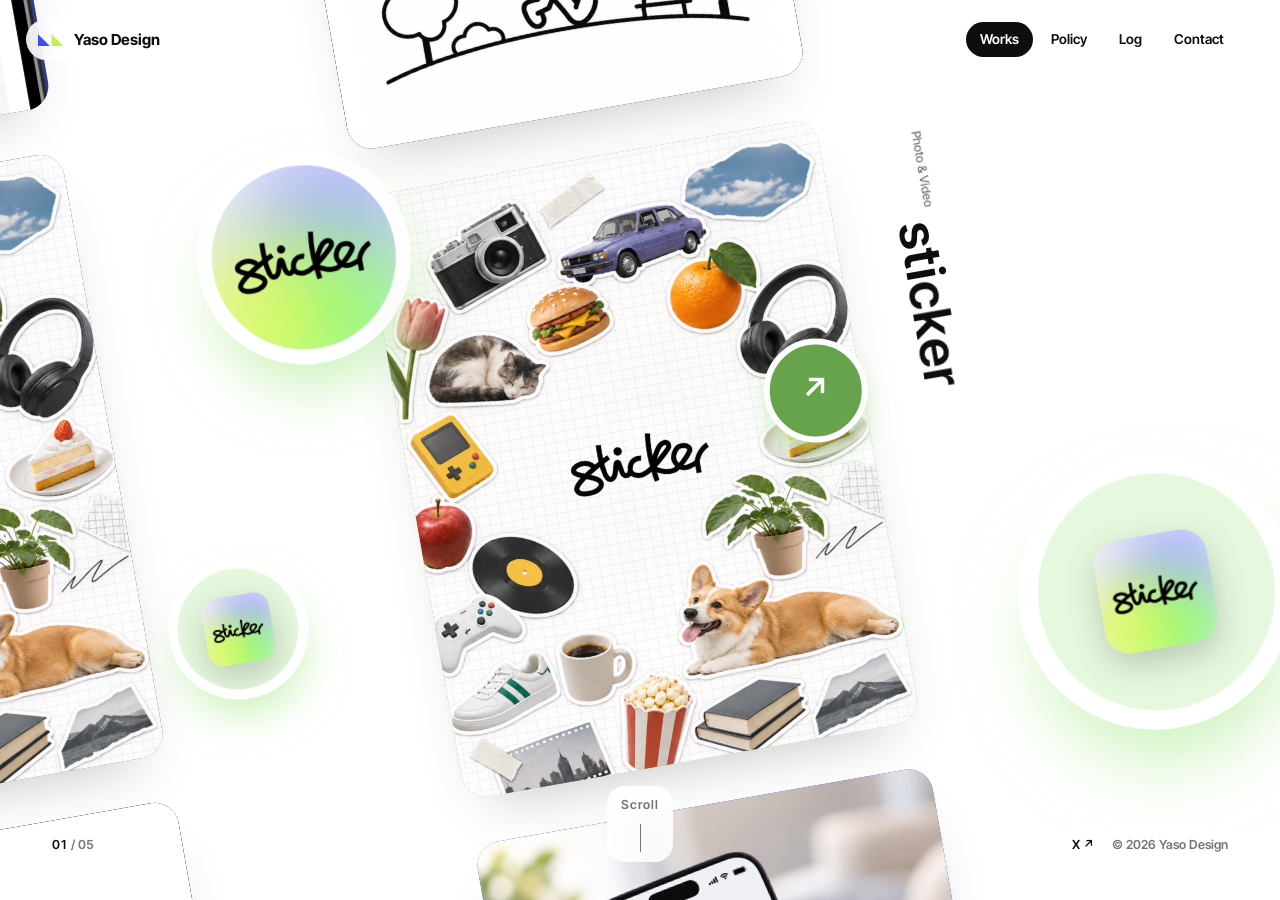
==== commit 6a354f16: "メインビジュアルをヒーローとWorksに追加し、PICKERSを削除 sticker / ROUTON / mojimoji / さんぽしよ のビジュアルを1200x1600のJPGに軽量化して使用。" ====
--- a/works.html
+++ b/works.html
@@ -73,7 +73,6 @@
     <ul class="wk-list" id="wk-list">
       <li><a href="https://apps.apple.com/jp/app/id6811901999">sticker — Photo &amp; Video</a></li>
       <li><a href="https://apps.apple.com/jp/app/id6801696906">STUBO — Travel</a></li>
-      <li><a href="https://apps.apple.com/jp/app/id6793430061">PICKERS — Graphics &amp; Design</a></li>
       <li><a href="https://apps.apple.com/jp/app/id6790777455">ROUTON — Health &amp; Fitness</a></li>
       <li><a href="https://apps.apple.com/jp/app/id6787369039">mojimoji — Photo &amp; Video</a></li>
       <li><a href="https://apps.apple.com/jp/app/id6758305298">さんぽしよ — Health &amp; Fitness</a></li>
--- a/styles.css
+++ b/styles.css
@@ -3,11 +3,11 @@
    トンマナ: 白黒ベース × ブルー/ライムの差し色 / 大きな欧文グロテスク
    ========================================================= */
 :root {
-  --paper: #f6f6f3;
+  --paper: #ffffff;
   --ink: #0e0e10;
   --muted: #74747a;
-  --faint: #cfcfcb;
-  --line: #dededa;
+  --faint: #d4d4d4;
+  --line: #e6e6e6;
   --blue: #3b4df6;
   --lime: #c3f14b;
   --gutter: clamp(16px, 3vw, 40px);
@@ -52,7 +52,7 @@
   display: inline-block;
   padding: 6px 14px;
   border-radius: 999px;
-  background: #e9e9e5;
+  background: #f0f0f0;
   font-size: 0.75rem;
   font-weight: 600;
   white-space: nowrap;
@@ -97,24 +97,33 @@
   justify-content: space-between;
   padding: 104px var(--gutter) var(--gutter);
 }
+/* 左上に紹介文と肩書きをまとめる */
 .hero-top {
   display: flex;
-  justify-content: space-between;
-  gap: 40px;
+  flex-direction: column;
+  align-items: flex-start;
+  gap: 1.1em;
+  font-size: clamp(1.05rem, 1.55vw, 1.3rem);
 }
 .hero-intro {
-  max-width: 30em;
-  font-family: var(--font-jp);
-  font-size: 0.95rem;
-  line-height: 1.9;
-}
-.hero-intro strong { font-family: var(--font-en); }
+  max-width: 19em;
+  font-family: var(--font-en), var(--font-jp);
+  font-size: clamp(1.05rem, 1.55vw, 1.3rem);
+  font-weight: 500;
+  line-height: 1.6;
+  letter-spacing: -0.005em;
+  color: var(--ink);
+}
+.hero-intro strong { font-weight: 700; letter-spacing: -0.02em; }
+/* 日本語を文節の切れ目で折り返す */
+.nb { display: inline-block; }
 .hero-meta {
-  text-align: right;
-  font-size: 0.85rem;
+  font-size: clamp(1.05rem, 1.55vw, 1.3rem);
   font-weight: 500;
-  color: var(--muted);
-  line-height: 1.8;
+  line-height: 1.6;
+  letter-spacing: -0.005em;
+  color: var(--ink);
+  white-space: nowrap;
 }
 
 .hero-bottom {
@@ -124,7 +133,8 @@
   gap: 24px;
 }
 .hero-title {
-  font-size: clamp(88px, 20vw, 380px);
+  /* 画面が低いときは高さに合わせて小さくし、左上の文章とくっつかないようにする */
+  font-size: clamp(88px, min(20vw, 26svh), 380px);
   font-weight: 700;
   line-height: 0.84;
   letter-spacing: -0.065em;
@@ -136,9 +146,9 @@
 .hero { position: relative; }
 .hero-stack {
   position: absolute;
-  left: 63%;
-  top: 57%;
-  width: clamp(200px, 22vw, 360px);
+  left: 62%;
+  top: 55%;
+  width: clamp(220px, 29vw, 460px);
   aspect-ratio: 3 / 4;
   transform: translate(-50%, -50%);
   z-index: 2;
@@ -150,21 +160,14 @@
   display: grid;
   place-items: center;
   overflow: hidden;
-  border-radius: 14px;
-  background: var(--accent);
-  box-shadow: 0 2px 4px rgba(0, 0, 0, 0.06), 0 24px 48px -12px rgba(0, 0, 0, 0.28);
+  border-radius: 2px;
+  background: #fff;
+  box-shadow: 0 0 0 1px rgba(0, 0, 0, 0.06), 0 18px 40px -18px rgba(0, 0, 0, 0.35);
   translate: var(--x) var(--y);
   rotate: var(--r);
   transition: translate 0.7s var(--ease), rotate 0.7s var(--ease);
 }
 .card > img { width: 100%; height: 100%; object-fit: cover; }
-/* 仮の中身（アプリアイコン）。本番画像に差し替えたら不要 */
-.card > .card-ph {
-  width: 42%;
-  height: auto;
-  border-radius: 22%;
-  box-shadow: 0 10px 30px rgba(0, 0, 0, 0.18);
-}
 .hero-stack:hover .card,
 .hero-stack:focus-visible .card {
   translate: var(--fx) var(--fy);
@@ -220,49 +223,11 @@
   background: linear-gradient(transparent 62%, var(--lime) 62%, var(--lime) 92%, transparent 92%);
 }
 .statement-text .hl-blue .w.on { color: var(--blue); }
-.statement-jp {
-  margin-top: 40px;
-  font-family: var(--font-jp);
-  font-size: clamp(1rem, 1.6vw, 1.25rem);
-  font-weight: 500;
-  color: var(--muted);
-}
-
-/* ===== マーキー ===== */
-.marquee {
-  overflow: hidden;
-  border-block: 1px solid var(--line);
-  padding: 22px 0;
-}
-.marquee-track {
-  display: flex;
-  width: max-content;
-  animation: marquee 34s linear infinite;
-}
-.marquee-group {
-  display: flex;
-  align-items: center;
-  gap: clamp(24px, 3vw, 48px);
-  padding-right: clamp(24px, 3vw, 48px);
-  font-size: clamp(2.2rem, 6vw, 5.5rem);
-  font-weight: 600;
-  letter-spacing: -0.04em;
-  line-height: 1;
-  white-space: nowrap;
-}
-.marquee .sep {
-  flex-shrink: 0;
-  width: 0.42em;
-  height: 0.42em;
-  background: var(--blue);
-  clip-path: polygon(0 100%, 100% 100%, 0 0);
-}
-.marquee .sep:nth-of-type(4n) { background: var(--lime); }
-@keyframes marquee { to { transform: translateX(-50%); } }
 
 /* ===== 2カラム（左固定） ===== */
 .section { padding: clamp(80px, 14vh, 160px) var(--gutter); }
-.section + .section { border-top: 1px solid var(--line); }
+.section + .section,
+.statement + .section { border-top: 1px solid var(--line); }
 .split {
   display: grid;
   grid-template-columns: minmax(0, 1fr) minmax(0, 2.4fr);
@@ -364,71 +329,138 @@
 .works-more:hover { background: var(--lime); color: var(--ink); }
 .works-more:hover span { transform: translateX(6px); }
 
-/* ===== My Policy ===== */
-.policy-list { border-top: 1px solid var(--ink); }
-.policy-item {
+/* ===== My Policy（単語が集まる） ===== */
+.policy { overflow-x: clip; }
+.policy-head { margin-bottom: clamp(32px, 6vh, 64px); }
+.policy-block { height: 190svh; }
+.policy-stage {
+  position: sticky;
+  top: 0;
+  height: 100svh;
+  display: flex;
+  flex-direction: column;
+  justify-content: flex-end;
+  padding: 140px 0 clamp(48px, 12svh, 120px);
+  border-top: 1px solid var(--ink);
+  overflow: clip;
+}
+.policy-block + .policy-block .policy-stage { border-top-color: var(--line); }
+.policy-no {
+  position: absolute;
+  top: clamp(76px, 12svh, 110px);
+  left: 0;
+  font-family: var(--font-jp);
+  font-size: 0.9rem;
+  font-weight: 700;
+}
+.gather {
+  max-width: 14em;
+  font-size: clamp(2.4rem, 6.6vw, 6.6rem);
+  font-weight: 600;
+  line-height: 1.02;
+  letter-spacing: -0.045em;
+  word-spacing: 0.06em;
+}
+.gather .g {
+  display: inline-block;
+  will-change: transform;
+}
+.gather .kw { font-style: normal; }
+.gather .kw-blue { color: var(--blue); }
+.gather .kw-lime .g { background: linear-gradient(transparent 60%, var(--lime) 60%, var(--lime) 92%, transparent 92%); }
+
+/* ===== Release Log（大きな数字でカウント） ===== */
+.log {
   display: grid;
-  grid-template-columns: minmax(0, 1.3fr) minmax(0, 1fr);
-  grid-template-areas:
-    "no   no"
-    "word desc"
-    "sub  desc";
-  column-gap: clamp(24px, 4vw, 56px);
-  padding: clamp(36px, 5vw, 64px) 0;
+  grid-template-columns: minmax(0, 1fr) minmax(0, 1.15fr);
+  gap: clamp(24px, 4vw, 64px);
+}
+.log-head { margin-bottom: clamp(24px, 6vh, 64px); }
+.log-list { border-top: 1px solid var(--ink); }
+.log-item {
+  min-height: 62svh;
+  display: flex;
+  flex-direction: column;
+  justify-content: center;
+  gap: 14px;
   border-bottom: 1px solid var(--line);
-}
-.policy-no { grid-area: no; font-size: 0.85rem; font-weight: 600; color: var(--muted); margin-bottom: 12px; }
-.policy-word {
-  grid-area: word;
-  font-size: clamp(2.6rem, 6vw, 5.6rem);
+  opacity: 0.28;
+  transition: opacity 0.5s var(--ease);
+}
+.log-item.on { opacity: 1; }
+.log-item time {
+  font-size: 0.95rem;
+  font-weight: 600;
+  color: var(--muted);
+  font-variant-numeric: tabular-nums;
+}
+.log-name {
+  align-self: flex-start;
+  font-size: clamp(2.6rem, 5.6vw, 5.2rem);
   font-weight: 600;
   line-height: 1;
   letter-spacing: -0.05em;
-}
-.policy-sub {
-  grid-area: sub;
-  margin-top: 12px;
-  font-family: var(--font-jp);
+  transition: color 0.3s;
+}
+.log-name:hover { color: var(--accent); }
+.log-tags { display: flex; gap: 8px; flex-wrap: wrap; }
+.pill-ink { background: var(--ink); color: var(--paper); }
+
+.log-right { position: relative; }
+.log-counter {
+  position: sticky;
+  top: 0;
+  height: 100svh;
+  display: flex;
+  flex-direction: column;
+  justify-content: center;
+  align-items: flex-end;
+}
+.log-big {
+  display: flex;
+  font-size: clamp(9rem, 30vw, 30rem);
   font-weight: 700;
-}
-.policy-item:nth-child(1) .policy-sub { color: var(--blue); }
-.policy-item:nth-child(3) .policy-sub { box-shadow: inset 0 -0.45em 0 var(--lime); justify-self: start; }
-.policy-desc {
-  grid-area: desc;
-  align-self: end;
-  font-family: var(--font-jp);
-  font-size: 0.92rem;
-  line-height: 2;
-  color: #3e3e44;
-}
-
-/* ===== Release Log ===== */
-.log-list { border-top: 1px solid var(--ink); }
-.log-row {
-  display: grid;
-  grid-template-columns: 9em minmax(0, 1fr) auto;
-  align-items: baseline;
-  gap: 24px;
-  padding: 22px 0;
-  border-bottom: 1px solid var(--line);
-}
-.log-row time {
-  font-size: 0.95rem;
-  font-weight: 500;
+  line-height: 1;
+  letter-spacing: -0.07em;
+  color: var(--log-accent, var(--ink));
+  transition: color 0.6s var(--ease);
+  font-variant-numeric: tabular-nums;
+}
+.digit {
+  display: block;
+  height: 1em;
+  overflow: hidden;
+  /* 数字の上下が欠けないよう少し余白を持たせて切り抜く */
+  padding: 0.04em 0.02em;
+  margin: -0.04em -0.02em;
+  box-sizing: content-box;
+}
+.roll {
+  display: flex;
+  flex-direction: column;
+  transform: translateY(calc(var(--d, 0) * -1em));
+  transition: transform 0.9s cubic-bezier(0.7, 0, 0.2, 1);
+}
+.digit[data-d="1"] .roll { transition-delay: 0.06s; }
+.roll > span { display: block; height: 1em; line-height: 1; text-align: center; }
+.log-caption {
+  margin-top: 16px;
+  font-size: 0.9rem;
+  font-weight: 600;
   color: var(--muted);
-  font-variant-numeric: tabular-nums;
-}
-.log-name {
-  font-size: clamp(1.4rem, 2.6vw, 2.2rem);
-  font-weight: 600;
-  letter-spacing: -0.03em;
-}
-.log-note {
-  font-family: var(--font-jp);
-  font-size: 0.85rem;
-  color: var(--muted);
-}
-.log-row:last-child .log-note { color: var(--ink); font-weight: 700; }
+}
+.log-caption span { color: var(--ink); font-variant-numeric: tabular-nums; }
+
+@media (max-width: 900px) {
+  .log { grid-template-columns: 1fr; }
+  .log-right { order: -1; position: sticky; top: 56px; z-index: 2; background: var(--paper); margin: 0 calc(var(--gutter) * -1); padding: 0 var(--gutter); }
+  .log-counter { position: static; height: auto; padding: 8px 0 12px; flex-direction: row; justify-content: space-between; align-items: flex-end; }
+  .log-big { font-size: clamp(5rem, 30vw, 9rem); }
+  .log-caption { margin: 0 0 0.8em; text-align: right; max-width: 9em; }
+  .log-item { min-height: 44svh; }
+  .log-left { display: contents; }
+  .log-head { order: -2; margin-bottom: 0; }
+}
 
 /* ===== Contact ===== */
 .contact {
@@ -491,22 +523,15 @@
   .split { grid-template-columns: 1fr; }
   .sticky { position: static; }
   .side-count { display: none; }
-  .policy-item {
-    grid-template-columns: 1fr;
-    grid-template-areas: "no" "word" "sub" "desc";
-  }
-  .policy-desc { margin-top: 20px; }
 }
 
 /* ===== スマホ ===== */
 @media (max-width: 640px) {
   .nav a:nth-child(n+3) { display: none; }
   .hero { padding-top: 88px; }
-  .hero-top { flex-direction: column; gap: 20px; }
-  .hero-meta { text-align: left; }
   .hero-bottom { flex-direction: column; align-items: flex-start; gap: 8px; }
   .hero-year { padding-bottom: 0; }
-  .hero-stack { left: 54%; top: 54%; width: 48vw; }
+  .hero-stack { left: 52%; top: 55%; width: 58vw; }
 
   .work-row {
     grid-template-columns: 48px minmax(0, 1fr) 1.2em;
@@ -523,7 +548,6 @@
   .work-tags .pill { padding: 3px 10px; font-size: 0.7rem; }
   .work-arrow { grid-area: arrow; }
 
-  .log-row { grid-template-columns: 1fr; gap: 4px; }
 
   .contact-arrow { position: static; margin-top: 12px; }
 }
@@ -531,9 +555,11 @@
 /* 動きを減らす設定の人には演出を止める */
 @media (prefers-reduced-motion: reduce) {
   html { scroll-behavior: auto; }
-  .marquee-track { animation: none; }
   .js .reveal, .js .hero-title .line > span { opacity: 1; transform: none; transition: none; }
   .statement-text .w { color: inherit; }
+  .gather .g { transform: none !important; }
+  .policy-block { height: auto; }
+  .policy-stage { position: relative; height: auto; min-height: 60svh; }
   .js .card { opacity: 1; }
   .js.loaded .card { animation: none; }
   .card { transition: none; }
@@ -556,7 +582,7 @@
 .works-page .nav { gap: 4px; }
 .works-page .nav a { padding: 6px 14px; border-radius: 999px; transition: background 0.3s, color 0.3s; }
 .works-page .nav a::after { display: none; }
-.works-page .nav a:hover { background: #e9e9e5; }
+.works-page .nav a:hover { background: #f0f0f0; }
 .works-page .nav a[aria-current="page"] { background: var(--ink); color: var(--paper); }
 .works-page .site-header { background: transparent; backdrop-filter: none; -webkit-backdrop-filter: none; }
 /* 流れるカードの上でも読めるよう、ロゴ・ナビ・四隅の文字は下地つき */
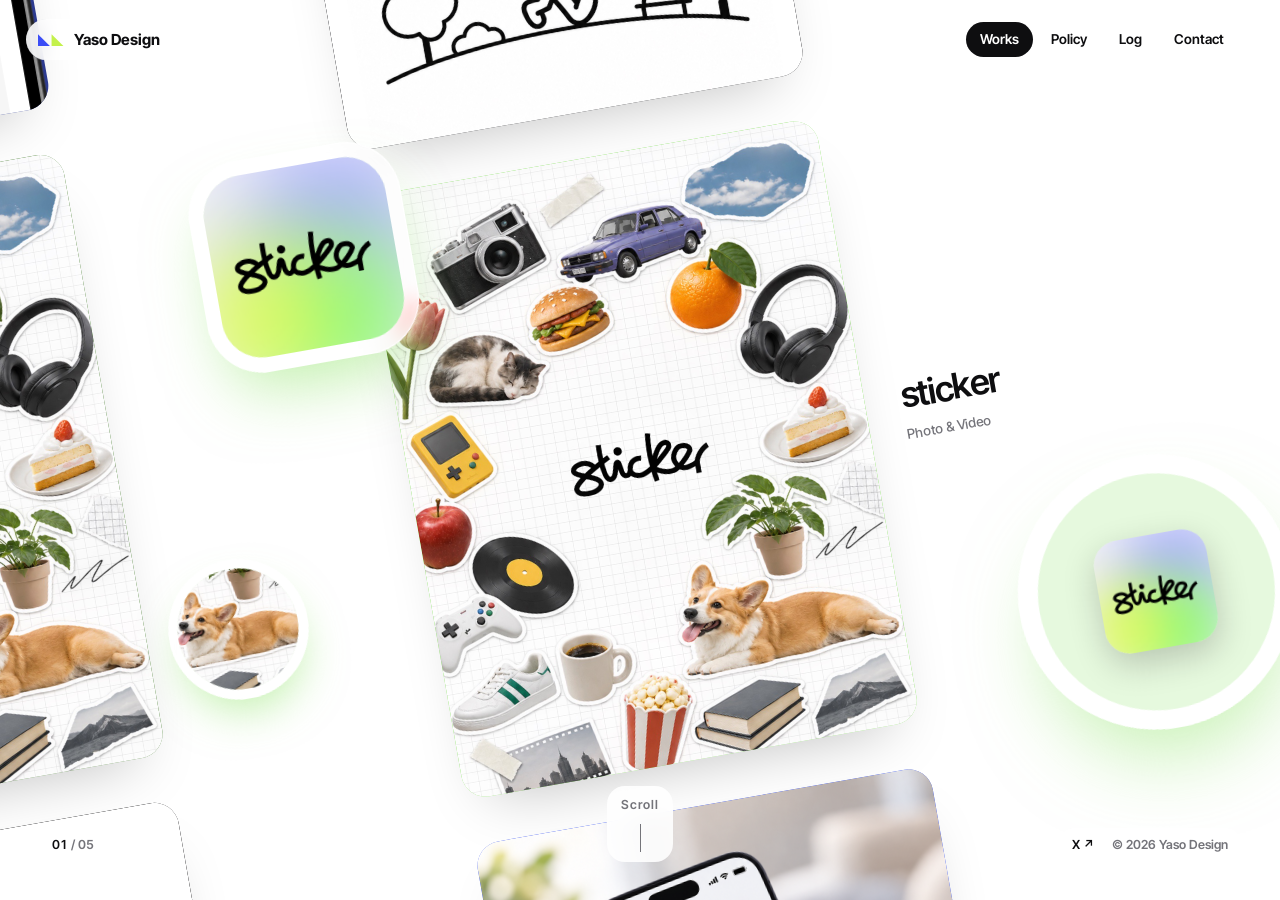
==== commit 147bbb21: "Works：左上をアプリアイコン、左下をビジュアルの切り抜きに、矢印をカーソル追従に アプリ名とカテゴリはカード中央の横に小さめで縦積み（スマホは従来の縦書き）。 タッチ端末ではカーソル追従の代わりに" ====
--- a/works.html
+++ b/works.html
@@ -61,6 +61,9 @@
         <div class="wk-title" id="wk-title" aria-live="polite"></div>
       </div>
 
+      <!-- カーソルについてくる矢印（マウス操作のとき。タッチ端末ではカード横の丸ボタンを出す） -->
+      <span class="wk-cursor" id="wk-cursor" aria-hidden="true"><span>↗</span></span>
+
       <p class="wk-count" aria-hidden="true"><span id="wk-now">01</span> / <span id="wk-total">06</span></p>
       <p class="wk-hint" aria-hidden="true">Scroll</p>
       <div class="wk-foot">
--- a/styles.css
+++ b/styles.css
@@ -683,6 +683,8 @@
 .bubble--top   { --d: calc(var(--H) * 0.35); --cx: calc(var(--W) * -0.64); --cy: calc(var(--H) * -0.42); }
 .bubble--left  { --d: calc(var(--H) * 0.23); --cx: calc(var(--W) * -0.92); --cy: calc(var(--H) * 0.16); }
 .bubble--right { --d: calc(var(--H) * 0.45); --cx: calc(var(--W) * 1.05);  --cy: calc(var(--H) * 0.36); }
+.bubble--top { border-radius: 26%; }
+.bubble--top .bubble-in { border-radius: 22%; }
 .bubble-in {
   position: relative;
   display: block;
@@ -705,6 +707,14 @@
 .bubble--left .bubble-layer.on { --delay: 0.25s; }
 .bubble--right .bubble-layer.on { --delay: 0.35s; }
 .bubble-layer > img { width: 100%; height: 100%; }
+/* 左下：メインビジュアルの切り抜き。指定した点を円の中心に置く */
+.bubble-layer > img.crop {
+  position: absolute;
+  left: 50%;
+  top: 50%;
+  height: auto;
+  max-width: none;
+}
 .bubble-layer > .ph--b0 { width: 100%; height: 100%; border-radius: 0; box-shadow: none; object-fit: cover; }
 .bubble-layer > .ph--b1 { width: 56%; height: auto; }
 .bubble-layer > .ph--b2 { width: 48%; height: auto; }
@@ -733,21 +743,53 @@
 .wk-go:hover { scale: 1.1; }
 .wk-go:focus-visible { outline: 3px solid var(--blue); outline-offset: 4px; }
 
-/* 縦書きタイトル */
+/* カーソルについてくる矢印 */
+.wk-cursor {
+  --d: 92px;
+  position: fixed;
+  left: calc(var(--d) / -2);
+  top: calc(var(--d) / -2);
+  z-index: 6;
+  width: var(--d);
+  height: var(--d);
+  display: grid;
+  place-items: center;
+  border-radius: 50%;
+  background: color-mix(in srgb, var(--accent, var(--ink)) 72%, #000);
+  border: 5px solid #fff;
+  color: #fff;
+  font-size: 1.7rem;
+  font-weight: 600;
+  pointer-events: none;
+  scale: 0;
+  box-shadow: 0 14px 30px -10px rgba(0, 0, 0, 0.35);
+  transition: scale 0.35s var(--ease), background 0.6s var(--ease);
+}
+.wk-cursor.on { scale: 1; }
+@media (hover: hover) and (pointer: fine) {
+  .wk-go { display: none; }
+  .wk-card.is-active { cursor: none; }
+}
+@media not ((hover: hover) and (pointer: fine)) {
+  .wk-cursor { display: none; }
+}
+
+/* アプリ名とカテゴリ：カード中央の横に縦積み */
 .wk-title {
   position: absolute;
   z-index: 4;
-  left: calc(var(--W) * 0.62);
-  top: calc(var(--H) * -0.46);
-  display: flex;
-  flex-direction: row-reverse;
-  gap: calc(var(--H) * 0.02);
-  writing-mode: vertical-rl;
+  left: calc(var(--W) * 0.5 + var(--H) * 0.06);
+  top: 0;
+  translate: 0 -50%;
+  display: flex;
+  flex-direction: column;
+  align-items: flex-start;
+  gap: calc(var(--H) * 0.016);
 }
 .wk-name {
-  font-size: calc(var(--H) * 0.085);
-  font-weight: 600;
-  letter-spacing: 0.02em;
+  font-size: calc(var(--H) * 0.058);
+  font-weight: 600;
+  letter-spacing: -0.035em;
   line-height: 1;
   white-space: nowrap;
 }
@@ -758,11 +800,10 @@
 }
 @keyframes ch-in { from { opacity: 0; transform: translateY(-0.6em); } to { opacity: 1; transform: none; } }
 .wk-cat {
-  font-size: calc(var(--H) * 0.02);
+  font-size: calc(var(--H) * 0.022);
   font-weight: 500;
   color: var(--muted);
   white-space: nowrap;
-  padding-top: calc(var(--H) * 0.01);
   animation: ch-in 0.7s var(--ease) 0.6s both;
 }
 
@@ -808,8 +849,8 @@
   .bubble--left  { --d: calc(var(--H) * 0.2);  --cx: calc(var(--W) * -0.56); --cy: calc(var(--H) * 0.34); }
   .bubble--right { --d: calc(var(--H) * 0.34); --cx: calc(var(--W) * 0.5);   --cy: calc(var(--H) * 0.5); }
   .wk-go { left: calc(var(--W) * 0.5 - var(--d) / 2); }
-  .wk-title { left: calc(var(--W) * 0.58); top: calc(var(--H) * -0.5); }
-  .wk-name { font-size: calc(var(--H) * 0.075); }
+  .wk-title { left: calc(var(--W) * 0.56); top: calc(var(--H) * -0.5); translate: none; writing-mode: vertical-rl; flex-direction: row-reverse; }
+  .wk-name { font-size: calc(var(--H) * 0.07); letter-spacing: 0.02em; }
   .wk-cat { font-size: 0.68rem; }
   .wk-hint { display: none; }
 }
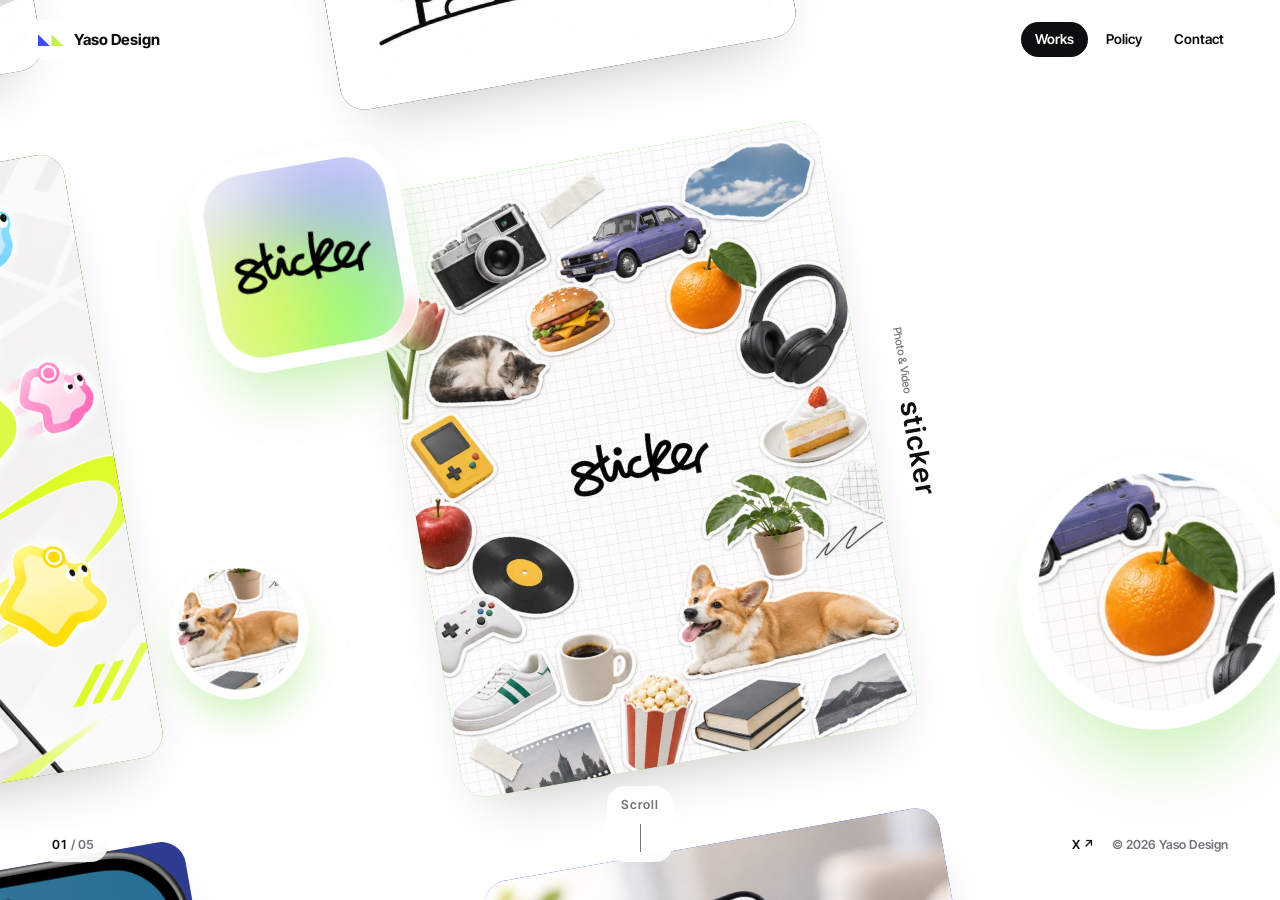
==== commit c6f77e9f: "Release Logを削除（セクション・CSS・カウント処理・ナビのLog） Co-Authored-By: Claude Opus 5.5 <noreply@anthropic.com>" ====
--- a/works.html
+++ b/works.html
@@ -38,7 +38,6 @@
     <nav class="nav" aria-label="メインメニュー">
       <a href="works.html" aria-current="page">Works</a>
       <a href="index.html#policy">Policy</a>
-      <a href="index.html#log">Log</a>
       <a href="index.html#contact">Contact</a>
     </nav>
   </header>
--- a/styles.css
+++ b/styles.css
@@ -123,7 +123,6 @@
   line-height: 1.6;
   letter-spacing: -0.005em;
   color: var(--ink);
-  white-space: nowrap;
 }
 
 .hero-bottom {
@@ -224,16 +223,10 @@
 }
 .statement-text .hl-blue .w.on { color: var(--blue); }
 
-/* ===== 2カラム（左固定） ===== */
+/* ===== セクション共通 ===== */
 .section { padding: clamp(80px, 14vh, 160px) var(--gutter); }
 .section + .section,
 .statement + .section { border-top: 1px solid var(--line); }
-.split {
-  display: grid;
-  grid-template-columns: minmax(0, 1fr) minmax(0, 2.4fr);
-  gap: clamp(24px, 4vw, 64px);
-}
-.sticky { position: sticky; top: 96px; }
 .side-title {
   font-size: clamp(1.6rem, 2.6vw, 2.4rem);
   font-weight: 600;
@@ -246,220 +239,40 @@
   font-size: 0.9rem;
   color: var(--muted);
 }
-.side-count {
-  margin-top: 32px;
-  font-size: 0.9rem;
-  font-weight: 600;
-  color: var(--muted);
-}
-.side-count span {
-  display: block;
-  font-size: clamp(3rem, 6vw, 5.5rem);
-  line-height: 1;
-  letter-spacing: -0.05em;
-  color: var(--ink);
-}
-
-/* ===== Works ===== */
-.works-list { border-top: 1px solid var(--ink); }
-.work-row {
-  position: relative;
+/* ===== My Policy（左に見出し、右に番号＋大きな一文＋タグ） ===== */
+.policy {
   display: grid;
-  grid-template-columns: 2.6em 56px minmax(0, 1fr) auto 1.6em;
-  align-items: center;
-  gap: clamp(16px, 2.4vw, 36px);
-  padding: clamp(16px, 2vw, 24px) 0;
-  border-bottom: 1px solid var(--line);
-}
-.work-row::before {
-  content: "";
-  position: absolute;
-  left: calc(var(--gutter) * -1);
-  top: -1px; bottom: -1px;
-  width: 6px;
-  background: var(--accent);
-  transform: scaleY(0);
-  transition: transform 0.45s var(--ease);
-}
-.work-no {
-  font-size: 0.85rem;
-  font-weight: 600;
-  color: var(--muted);
-  font-variant-numeric: tabular-nums;
-}
-.work-icon {
-  width: 56px;
-  height: 56px;
-  border-radius: 22%;
-  box-shadow: 0 1px 0 rgba(0, 0, 0, 0.06), 0 6px 18px rgba(0, 0, 0, 0.08);
-  transition: transform 0.5s var(--ease);
-}
-.work-name {
-  font-size: clamp(1.9rem, 3.8vw, 3.4rem);
-  font-weight: 600;
-  line-height: 0.95;
-  letter-spacing: -0.05em;
-  transition: transform 0.5s var(--ease);
-}
-.work-arrow {
-  font-size: 1.6rem;
+  grid-template-columns: minmax(0, 1fr) minmax(0, 1.25fr);
+  gap: clamp(24px, 4vw, 64px);
+}
+.policy-head { position: sticky; top: 96px; align-self: start; }
+.policy-item {
+  display: grid;
+  grid-template-columns: 3.4em minmax(0, 1fr);
+  column-gap: clamp(12px, 1.6vw, 24px);
+  font-size: clamp(2rem, 3.6vw, 3.6rem);
+}
+.policy-item + .policy-item { margin-top: clamp(80px, 16vh, 180px); }
+.policy-no {
   font-weight: 500;
-  justify-self: end;
-  transition: transform 0.45s var(--ease);
-}
-.work-row:hover::before,
-.work-row:focus-visible::before { transform: scaleY(1); }
-.work-row:hover .work-icon { transform: rotate(-8deg) scale(1.08); }
-.work-row:hover .work-name { transform: translateX(10px); }
-.work-row:hover .work-arrow { transform: translateX(6px); }
-
-.works-more {
-  display: inline-flex;
-  align-items: center;
-  gap: 12px;
-  margin-top: 40px;
-  padding: 16px 28px;
-  border-radius: 999px;
-  background: var(--ink);
-  color: var(--paper);
-  font-weight: 600;
-  transition: background 0.3s, color 0.3s;
-}
-.works-more span { transition: transform 0.4s var(--ease); }
-.works-more:hover { background: var(--lime); color: var(--ink); }
-.works-more:hover span { transform: translateX(6px); }
-
-/* ===== My Policy（単語が集まる） ===== */
-.policy { overflow-x: clip; }
-.policy-head { margin-bottom: clamp(32px, 6vh, 64px); }
-.policy-block { height: 190svh; }
-.policy-stage {
-  position: sticky;
-  top: 0;
-  height: 100svh;
-  display: flex;
-  flex-direction: column;
-  justify-content: flex-end;
-  padding: 140px 0 clamp(48px, 12svh, 120px);
-  border-top: 1px solid var(--ink);
-  overflow: clip;
-}
-.policy-block + .policy-block .policy-stage { border-top-color: var(--line); }
-.policy-no {
-  position: absolute;
-  top: clamp(76px, 12svh, 110px);
-  left: 0;
-  font-family: var(--font-jp);
-  font-size: 0.9rem;
-  font-weight: 700;
-}
-.gather {
-  max-width: 14em;
-  font-size: clamp(2.4rem, 6.6vw, 6.6rem);
-  font-weight: 600;
-  line-height: 1.02;
-  letter-spacing: -0.045em;
-  word-spacing: 0.06em;
-}
-.gather .g {
-  display: inline-block;
-  will-change: transform;
-}
-.gather .kw { font-style: normal; }
-.gather .kw-blue { color: var(--blue); }
-.gather .kw-lime .g { background: linear-gradient(transparent 60%, var(--lime) 60%, var(--lime) 92%, transparent 92%); }
-
-/* ===== Release Log（大きな数字でカウント） ===== */
-.log {
-  display: grid;
-  grid-template-columns: minmax(0, 1fr) minmax(0, 1.15fr);
-  gap: clamp(24px, 4vw, 64px);
-}
-.log-head { margin-bottom: clamp(24px, 6vh, 64px); }
-.log-list { border-top: 1px solid var(--ink); }
-.log-item {
-  min-height: 62svh;
-  display: flex;
-  flex-direction: column;
-  justify-content: center;
-  gap: 14px;
-  border-bottom: 1px solid var(--line);
-  opacity: 0.28;
-  transition: opacity 0.5s var(--ease);
-}
-.log-item.on { opacity: 1; }
-.log-item time {
-  font-size: 0.95rem;
-  font-weight: 600;
-  color: var(--muted);
-  font-variant-numeric: tabular-nums;
-}
-.log-name {
-  align-self: flex-start;
-  font-size: clamp(2.6rem, 5.6vw, 5.2rem);
-  font-weight: 600;
-  line-height: 1;
-  letter-spacing: -0.05em;
-  transition: color 0.3s;
-}
-.log-name:hover { color: var(--accent); }
-.log-tags { display: flex; gap: 8px; flex-wrap: wrap; }
-.pill-ink { background: var(--ink); color: var(--paper); }
-
-.log-right { position: relative; }
-.log-counter {
-  position: sticky;
-  top: 0;
-  height: 100svh;
-  display: flex;
-  flex-direction: column;
-  justify-content: center;
-  align-items: flex-end;
-}
-.log-big {
-  display: flex;
-  font-size: clamp(9rem, 30vw, 30rem);
-  font-weight: 700;
-  line-height: 1;
-  letter-spacing: -0.07em;
-  color: var(--log-accent, var(--ink));
-  transition: color 0.6s var(--ease);
-  font-variant-numeric: tabular-nums;
-}
-.digit {
-  display: block;
-  height: 1em;
-  overflow: hidden;
-  /* 数字の上下が欠けないよう少し余白を持たせて切り抜く */
-  padding: 0.04em 0.02em;
-  margin: -0.04em -0.02em;
-  box-sizing: content-box;
-}
-.roll {
-  display: flex;
-  flex-direction: column;
-  transform: translateY(calc(var(--d, 0) * -1em));
-  transition: transform 0.9s cubic-bezier(0.7, 0, 0.2, 1);
-}
-.digit[data-d="1"] .roll { transition-delay: 0.06s; }
-.roll > span { display: block; height: 1em; line-height: 1; text-align: center; }
-.log-caption {
-  margin-top: 16px;
-  font-size: 0.9rem;
-  font-weight: 600;
-  color: var(--muted);
-}
-.log-caption span { color: var(--ink); font-variant-numeric: tabular-nums; }
+  line-height: 1.12;
+  letter-spacing: -0.02em;
+  color: var(--faint);
+  text-align: right;
+  white-space: nowrap;
+}
+.policy-text {
+  font-size: 1em;
+  font-weight: 600;
+  line-height: 1.12;
+  letter-spacing: -0.035em;
+}
 
 @media (max-width: 900px) {
-  .log { grid-template-columns: 1fr; }
-  .log-right { order: -1; position: sticky; top: 56px; z-index: 2; background: var(--paper); margin: 0 calc(var(--gutter) * -1); padding: 0 var(--gutter); }
-  .log-counter { position: static; height: auto; padding: 8px 0 12px; flex-direction: row; justify-content: space-between; align-items: flex-end; }
-  .log-big { font-size: clamp(5rem, 30vw, 9rem); }
-  .log-caption { margin: 0 0 0.8em; text-align: right; max-width: 9em; }
-  .log-item { min-height: 44svh; }
-  .log-left { display: contents; }
-  .log-head { order: -2; margin-bottom: 0; }
+  .policy { grid-template-columns: 1fr; }
+  .policy-head { position: static; margin-bottom: 24px; }
+  .policy-item { grid-template-columns: 1fr; }
+  .policy-no { text-align: left; font-size: 0.5em; margin-bottom: 8px; }
 }
 
 /* ===== Contact ===== */
@@ -518,13 +331,6 @@
 }
 .js .reveal.in { opacity: 1; transform: none; }
 
-/* ===== タブレット ===== */
-@media (max-width: 900px) {
-  .split { grid-template-columns: 1fr; }
-  .sticky { position: static; }
-  .side-count { display: none; }
-}
-
 /* ===== スマホ ===== */
 @media (max-width: 640px) {
   .nav a:nth-child(n+3) { display: none; }
@@ -533,21 +339,6 @@
   .hero-year { padding-bottom: 0; }
   .hero-stack { left: 52%; top: 55%; width: 58vw; }
 
-  .work-row {
-    grid-template-columns: 48px minmax(0, 1fr) 1.2em;
-    grid-template-areas:
-      "icon name arrow"
-      "icon tags arrow";
-    row-gap: 6px;
-    column-gap: 16px;
-  }
-  .work-icon { grid-area: icon; width: 48px; height: 48px; }
-  .work-no { display: none; }
-  .work-name { grid-area: name; }
-  .work-tags { grid-area: tags; }
-  .work-tags .pill { padding: 3px 10px; font-size: 0.7rem; }
-  .work-arrow { grid-area: arrow; }
-
 
   .contact-arrow { position: static; margin-top: 12px; }
 }
@@ -557,9 +348,6 @@
   html { scroll-behavior: auto; }
   .js .reveal, .js .hero-title .line > span { opacity: 1; transform: none; transition: none; }
   .statement-text .w { color: inherit; }
-  .gather .g { transform: none !important; }
-  .policy-block { height: auto; }
-  .policy-stage { position: relative; height: auto; min-height: 60svh; }
   .js .card { opacity: 1; }
   .js.loaded .card { animation: none; }
   .card { transition: none; }
@@ -619,7 +407,7 @@
 .wk-world {
   --H: min(68svh, 640px);
   --W: calc(var(--H) * 0.755);
-  --gap: calc(var(--H) * 0.075);
+  --gap: calc(var(--H) * 0.14); /* 縦に並ぶカード同士の間隔 */
   --slot: calc(var(--H) + var(--gap));
   --ease-slide: cubic-bezier(0.7, 0, 0.2, 1);
   position: absolute;
@@ -774,22 +562,23 @@
   .wk-cursor { display: none; }
 }
 
-/* アプリ名とカテゴリ：カード中央の横に縦積み */
+/* アプリ名：カード中央の右横に、小さめの縦書き（カテゴリはその左に細く） */
 .wk-title {
   position: absolute;
   z-index: 4;
-  left: calc(var(--W) * 0.5 + var(--H) * 0.06);
+  left: calc(var(--W) * 0.5 + var(--H) * 0.05);
   top: 0;
   translate: 0 -50%;
   display: flex;
-  flex-direction: column;
-  align-items: flex-start;
-  gap: calc(var(--H) * 0.016);
+  flex-direction: row-reverse;
+  align-items: center;
+  gap: calc(var(--H) * 0.014);
+  writing-mode: vertical-rl;
 }
 .wk-name {
-  font-size: calc(var(--H) * 0.058);
-  font-weight: 600;
-  letter-spacing: -0.035em;
+  font-size: calc(var(--H) * 0.045);
+  font-weight: 600;
+  letter-spacing: 0.06em;
   line-height: 1;
   white-space: nowrap;
 }
@@ -800,7 +589,7 @@
 }
 @keyframes ch-in { from { opacity: 0; transform: translateY(-0.6em); } to { opacity: 1; transform: none; } }
 .wk-cat {
-  font-size: calc(var(--H) * 0.022);
+  font-size: calc(var(--H) * 0.018);
   font-weight: 500;
   color: var(--muted);
   white-space: nowrap;
@@ -848,9 +637,10 @@
   .bubble--top   { --d: calc(var(--H) * 0.3);  --cx: calc(var(--W) * -0.42); --cy: calc(var(--H) * -0.5); }
   .bubble--left  { --d: calc(var(--H) * 0.2);  --cx: calc(var(--W) * -0.56); --cy: calc(var(--H) * 0.34); }
   .bubble--right { --d: calc(var(--H) * 0.34); --cx: calc(var(--W) * 0.5);   --cy: calc(var(--H) * 0.5); }
-  .wk-go { left: calc(var(--W) * 0.5 - var(--d) / 2); }
-  .wk-title { left: calc(var(--W) * 0.56); top: calc(var(--H) * -0.5); translate: none; writing-mode: vertical-rl; flex-direction: row-reverse; }
-  .wk-name { font-size: calc(var(--H) * 0.07); letter-spacing: 0.02em; }
+  /* タップ用の丸ボタンはカード左端の真ん中に（右横のアプリ名と重ならないように） */
+  .wk-go { left: calc(var(--W) * -0.5 - var(--d) * 0.25); top: calc(var(--d) / -2); }
+  .wk-title { left: calc(var(--W) * 0.5 + var(--H) * 0.04); }
+  .wk-name { font-size: calc(var(--H) * 0.055); }
   .wk-cat { font-size: 0.68rem; }
   .wk-hint { display: none; }
 }
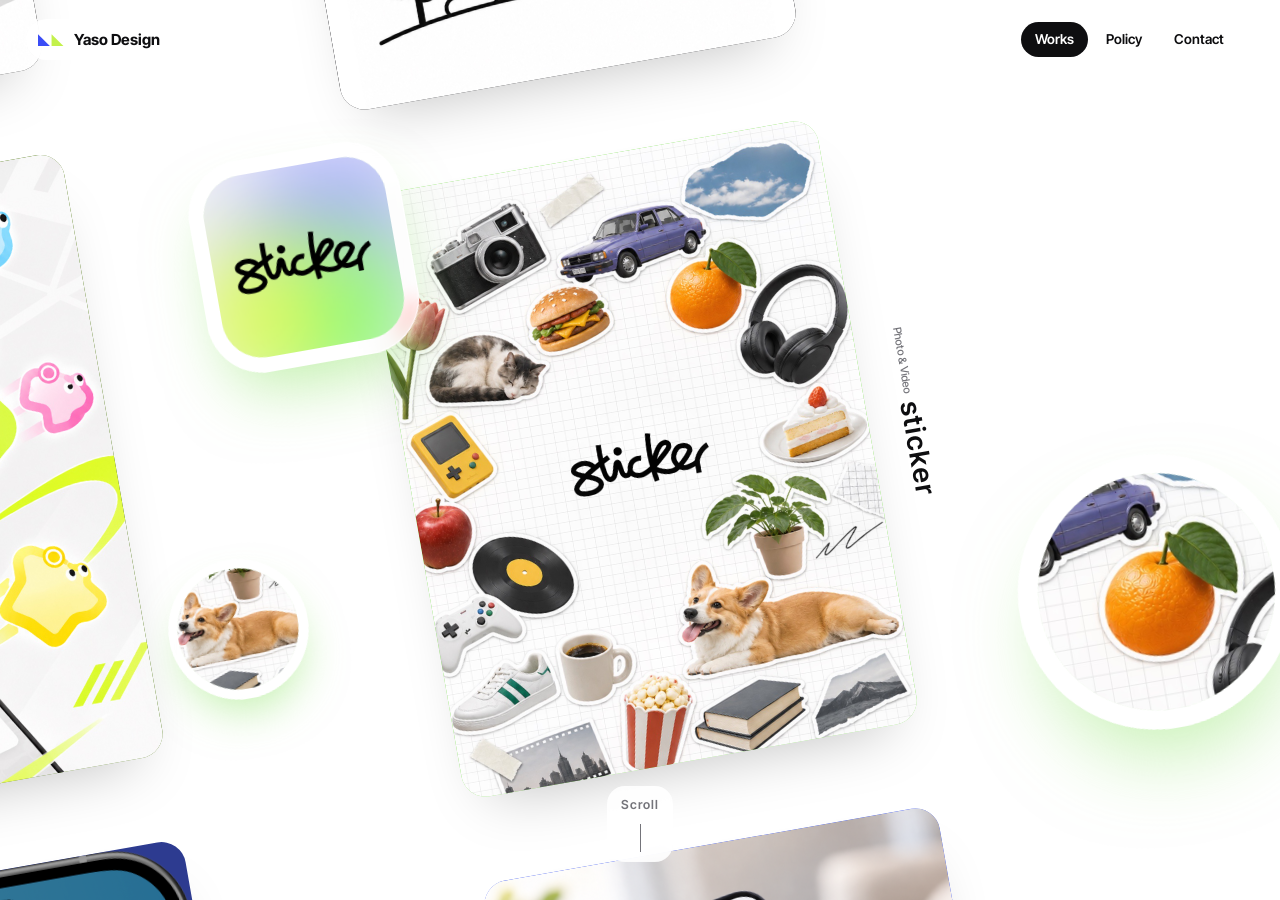
==== commit 3f707994: "Works：左下の番号と右下のX・コピーライトを削除 Co-Authored-By: Claude Opus 5.5 <noreply@anthropic.com>" ====
--- a/works.html
+++ b/works.html
@@ -63,12 +63,7 @@
       <!-- カーソルについてくる矢印（マウス操作のとき。タッチ端末ではカード横の丸ボタンを出す） -->
       <span class="wk-cursor" id="wk-cursor" aria-hidden="true"><span>↗</span></span>
 
-      <p class="wk-count" aria-hidden="true"><span id="wk-now">01</span> / <span id="wk-total">06</span></p>
       <p class="wk-hint" aria-hidden="true">Scroll</p>
-      <div class="wk-foot">
-        <a href="https://x.com/yaso_design" target="_blank" rel="noopener noreferrer" data-umami-event="works-X">X ↗</a>
-        <span>© <span id="year"></span> Yaso Design</span>
-      </div>
     </section>
 
     <!-- 読み上げ用・JSが無効なとき用の一覧 -->
--- a/styles.css
+++ b/styles.css
@@ -97,7 +97,7 @@
   justify-content: space-between;
   padding: 104px var(--gutter) var(--gutter);
 }
-/* 左上に紹介文と肩書きをまとめる */
+/* 左上に紹介文と肩書きをまとめる（重なったときはカードが上） */
 .hero-top {
   display: flex;
   flex-direction: column;
@@ -117,23 +117,17 @@
 .hero-intro strong { font-weight: 700; letter-spacing: -0.02em; }
 /* 日本語を文節の切れ目で折り返す */
 .nb { display: inline-block; }
-.hero-meta {
-  font-size: clamp(1.05rem, 1.55vw, 1.3rem);
-  font-weight: 500;
-  line-height: 1.6;
-  letter-spacing: -0.005em;
-  color: var(--ink);
-}
 
 .hero-bottom {
   display: flex;
-  align-items: flex-end;
+  align-items: flex-start;
   justify-content: space-between;
   gap: 24px;
 }
 .hero-title {
-  /* 画面が低いときは高さに合わせて小さくし、左上の文章とくっつかないようにする */
-  font-size: clamp(88px, min(20vw, 26svh), 380px);
+  /* 「Yaso Design」を1行で、画面幅いっぱいに近い大きさに */
+  font-size: clamp(48px, 16.6vw, 440px);
+  white-space: nowrap;
   font-weight: 700;
   line-height: 0.84;
   letter-spacing: -0.065em;
@@ -145,9 +139,10 @@
 .hero { position: relative; }
 .hero-stack {
   position: absolute;
-  left: 62%;
-  top: 55%;
-  width: clamp(220px, 29vw, 460px);
+  left: 57%;
+  top: 50%;
+  /* 参考に合わせて、画面の高さの7割ほどの大きさに（横長・縦長どちらでもはみ出さない） */
+  width: min(34vw, 54svh);
   aspect-ratio: 3 / 4;
   transform: translate(-50%, -50%);
   z-index: 2;
@@ -187,10 +182,11 @@
   to   { opacity: 1; transform: none; }
 }
 .hero-year {
-  font-size: clamp(1rem, 2vw, 1.6rem);
-  font-weight: 600;
+  font-size: clamp(1rem, 2.2vw, 2rem);
+  font-weight: 600;
+  letter-spacing: -0.02em;
   white-space: nowrap;
-  padding-bottom: 0.6em;
+  padding-top: 0.5em; /* ロゴ文字の上端にそろえる */
 }
 
 /* 読み込み時のせり上がり */
@@ -204,7 +200,6 @@
 /* ===== ステートメント ===== */
 .statement {
   padding: clamp(96px, 18vh, 200px) var(--gutter);
-  border-top: 1px solid var(--line);
 }
 .statement-text {
   max-width: 15em;
@@ -225,8 +220,6 @@
 
 /* ===== セクション共通 ===== */
 .section { padding: clamp(80px, 14vh, 160px) var(--gutter); }
-.section + .section,
-.statement + .section { border-top: 1px solid var(--line); }
 .side-title {
   font-size: clamp(1.6rem, 2.6vw, 2.4rem);
   font-weight: 600;
@@ -318,7 +311,6 @@
   padding: 28px var(--gutter);
   background: var(--ink);
   color: var(--paper);
-  border-top: 1px solid #26262a;
 }
 .footer-x { font-size: 0.85rem; font-weight: 600; }
 .copy { font-size: 0.8rem; color: #8c8c92; }
@@ -336,8 +328,9 @@
   .nav a:nth-child(n+3) { display: none; }
   .hero { padding-top: 88px; }
   .hero-bottom { flex-direction: column; align-items: flex-start; gap: 8px; }
-  .hero-year { padding-bottom: 0; }
-  .hero-stack { left: 52%; top: 55%; width: 58vw; }
+  .hero-year { padding: 0; }
+  .hero-title { font-size: 17.4vw; } /* © が下に回るので、横幅いっぱいまで大きく */
+  .hero-stack { left: 50%; top: 52%; width: 64vw; }
 
 
   .contact-arrow { position: static; margin-top: 12px; }
@@ -373,10 +366,10 @@
 .works-page .nav a:hover { background: #f0f0f0; }
 .works-page .nav a[aria-current="page"] { background: var(--ink); color: var(--paper); }
 .works-page .site-header { background: transparent; backdrop-filter: none; -webkit-backdrop-filter: none; }
-/* 流れるカードの上でも読めるよう、ロゴ・ナビ・四隅の文字は下地つき */
+/* 流れるカードの上でも読めるよう、ロゴ・ナビ・下のヒントは下地つき */
 .works-page .brand,
 .works-page .nav,
-.wk-count, .wk-hint, .wk-foot {
+.wk-hint {
   background: color-mix(in srgb, var(--paper) 88%, transparent);
   backdrop-filter: blur(10px);
   -webkit-backdrop-filter: blur(10px);
@@ -384,7 +377,6 @@
 }
 .works-page .brand { padding: 8px 16px 8px 12px; margin-left: -12px; }
 .works-page .nav { padding: 4px; }
-.wk-count, .wk-foot { padding: 6px 14px; }
 .wk-hint { padding: 8px 14px 10px; border-radius: 18px; }
 
 /* JSが動くときだけ全画面ステージにする（動かないときは下の一覧が見える） */
@@ -596,16 +588,14 @@
   animation: ch-in 0.7s var(--ease) 0.6s both;
 }
 
-/* 画面の四隅 */
-.wk-count, .wk-hint, .wk-foot {
+/* 画面下のスクロールのヒント */
+.wk-hint {
   position: absolute;
   z-index: 5;
   bottom: var(--gutter);
   font-size: 0.78rem;
   font-weight: 600;
 }
-.wk-count { left: var(--gutter); font-variant-numeric: tabular-nums; color: var(--muted); }
-.wk-count span:first-child { color: var(--ink); }
 .wk-hint { left: 50%; translate: -50% 0; color: var(--muted); letter-spacing: 0.08em; }
 .wk-hint::after {
   content: "";
@@ -618,8 +608,6 @@
   animation: hint 1.8s var(--ease) infinite;
 }
 @keyframes hint { 0% { transform: scaleY(0); } 50% { transform: scaleY(1); transform-origin: top; } 51% { transform-origin: bottom; } 100% { transform: scaleY(0); transform-origin: bottom; } }
-.wk-foot { right: var(--gutter); display: flex; gap: 18px; color: var(--muted); }
-.wk-foot a { color: var(--ink); }
 
 /* 読み込み時：世界ごとふわっと */
 .wk-world { opacity: 0; scale: 0.94; transition: opacity 1s var(--ease), scale 1.4s var(--ease); }
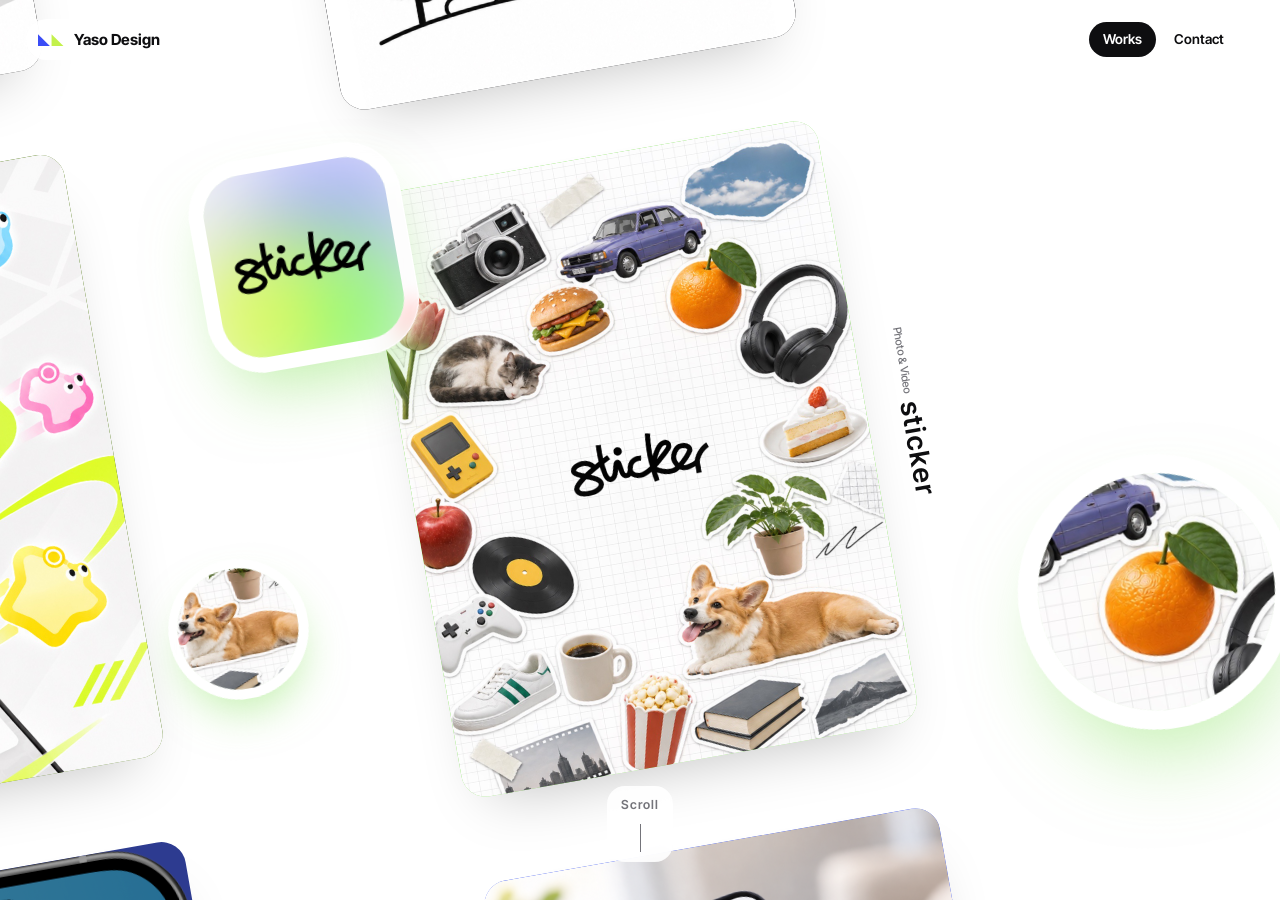
==== commit 21548235: "My Policy セクションとナビのPolicyリンクを削除 Co-Authored-By: Claude Opus 5.5 <noreply@anthropic.com>" ====
--- a/works.html
+++ b/works.html
@@ -37,7 +37,6 @@
     </a>
     <nav class="nav" aria-label="メインメニュー">
       <a href="works.html" aria-current="page">Works</a>
-      <a href="index.html#policy">Policy</a>
       <a href="index.html#contact">Contact</a>
     </nav>
   </header>
--- a/styles.css
+++ b/styles.css
@@ -217,56 +217,15 @@
   background: linear-gradient(transparent 62%, var(--lime) 62%, var(--lime) 92%, transparent 92%);
 }
 .statement-text .hl-blue .w.on { color: var(--blue); }
-
-/* ===== セクション共通 ===== */
-.section { padding: clamp(80px, 14vh, 160px) var(--gutter); }
-.side-title {
-  font-size: clamp(1.6rem, 2.6vw, 2.4rem);
-  font-weight: 600;
-  letter-spacing: -0.03em;
-  line-height: 1.1;
-}
-.side-jp {
-  margin-top: 8px;
+.statement-jp {
+  margin-top: clamp(20px, 3vh, 32px);
   font-family: var(--font-jp);
-  font-size: 0.9rem;
+  font-size: clamp(1.05rem, 1.8vw, 1.5rem);
+  font-weight: 500;
+  letter-spacing: 0.04em;
   color: var(--muted);
 }
-/* ===== My Policy（左に見出し、右に番号＋大きな一文＋タグ） ===== */
-.policy {
-  display: grid;
-  grid-template-columns: minmax(0, 1fr) minmax(0, 1.25fr);
-  gap: clamp(24px, 4vw, 64px);
-}
-.policy-head { position: sticky; top: 96px; align-self: start; }
-.policy-item {
-  display: grid;
-  grid-template-columns: 3.4em minmax(0, 1fr);
-  column-gap: clamp(12px, 1.6vw, 24px);
-  font-size: clamp(2rem, 3.6vw, 3.6rem);
-}
-.policy-item + .policy-item { margin-top: clamp(80px, 16vh, 180px); }
-.policy-no {
-  font-weight: 500;
-  line-height: 1.12;
-  letter-spacing: -0.02em;
-  color: var(--faint);
-  text-align: right;
-  white-space: nowrap;
-}
-.policy-text {
-  font-size: 1em;
-  font-weight: 600;
-  line-height: 1.12;
-  letter-spacing: -0.035em;
-}
-
-@media (max-width: 900px) {
-  .policy { grid-template-columns: 1fr; }
-  .policy-head { position: static; margin-bottom: 24px; }
-  .policy-item { grid-template-columns: 1fr; }
-  .policy-no { text-align: left; font-size: 0.5em; margin-bottom: 8px; }
-}
+
 
 /* ===== Contact ===== */
 .contact {
